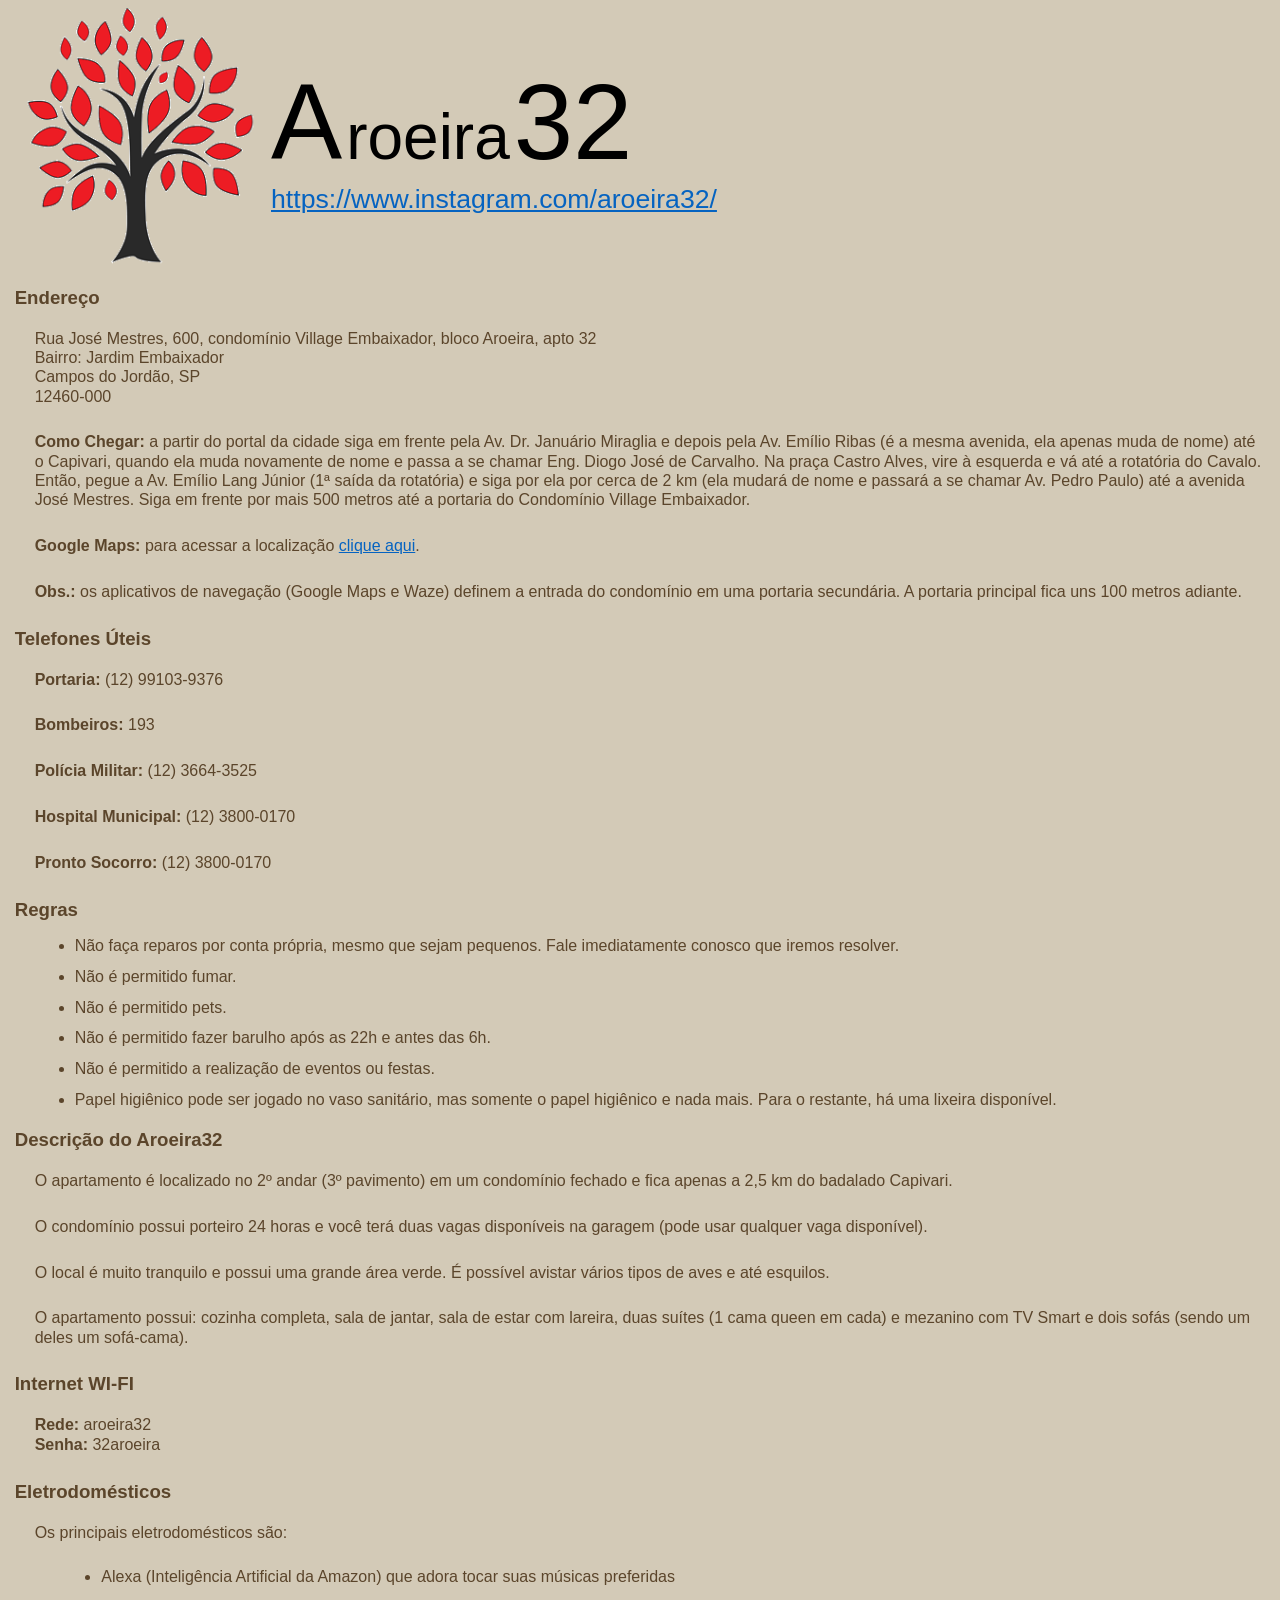
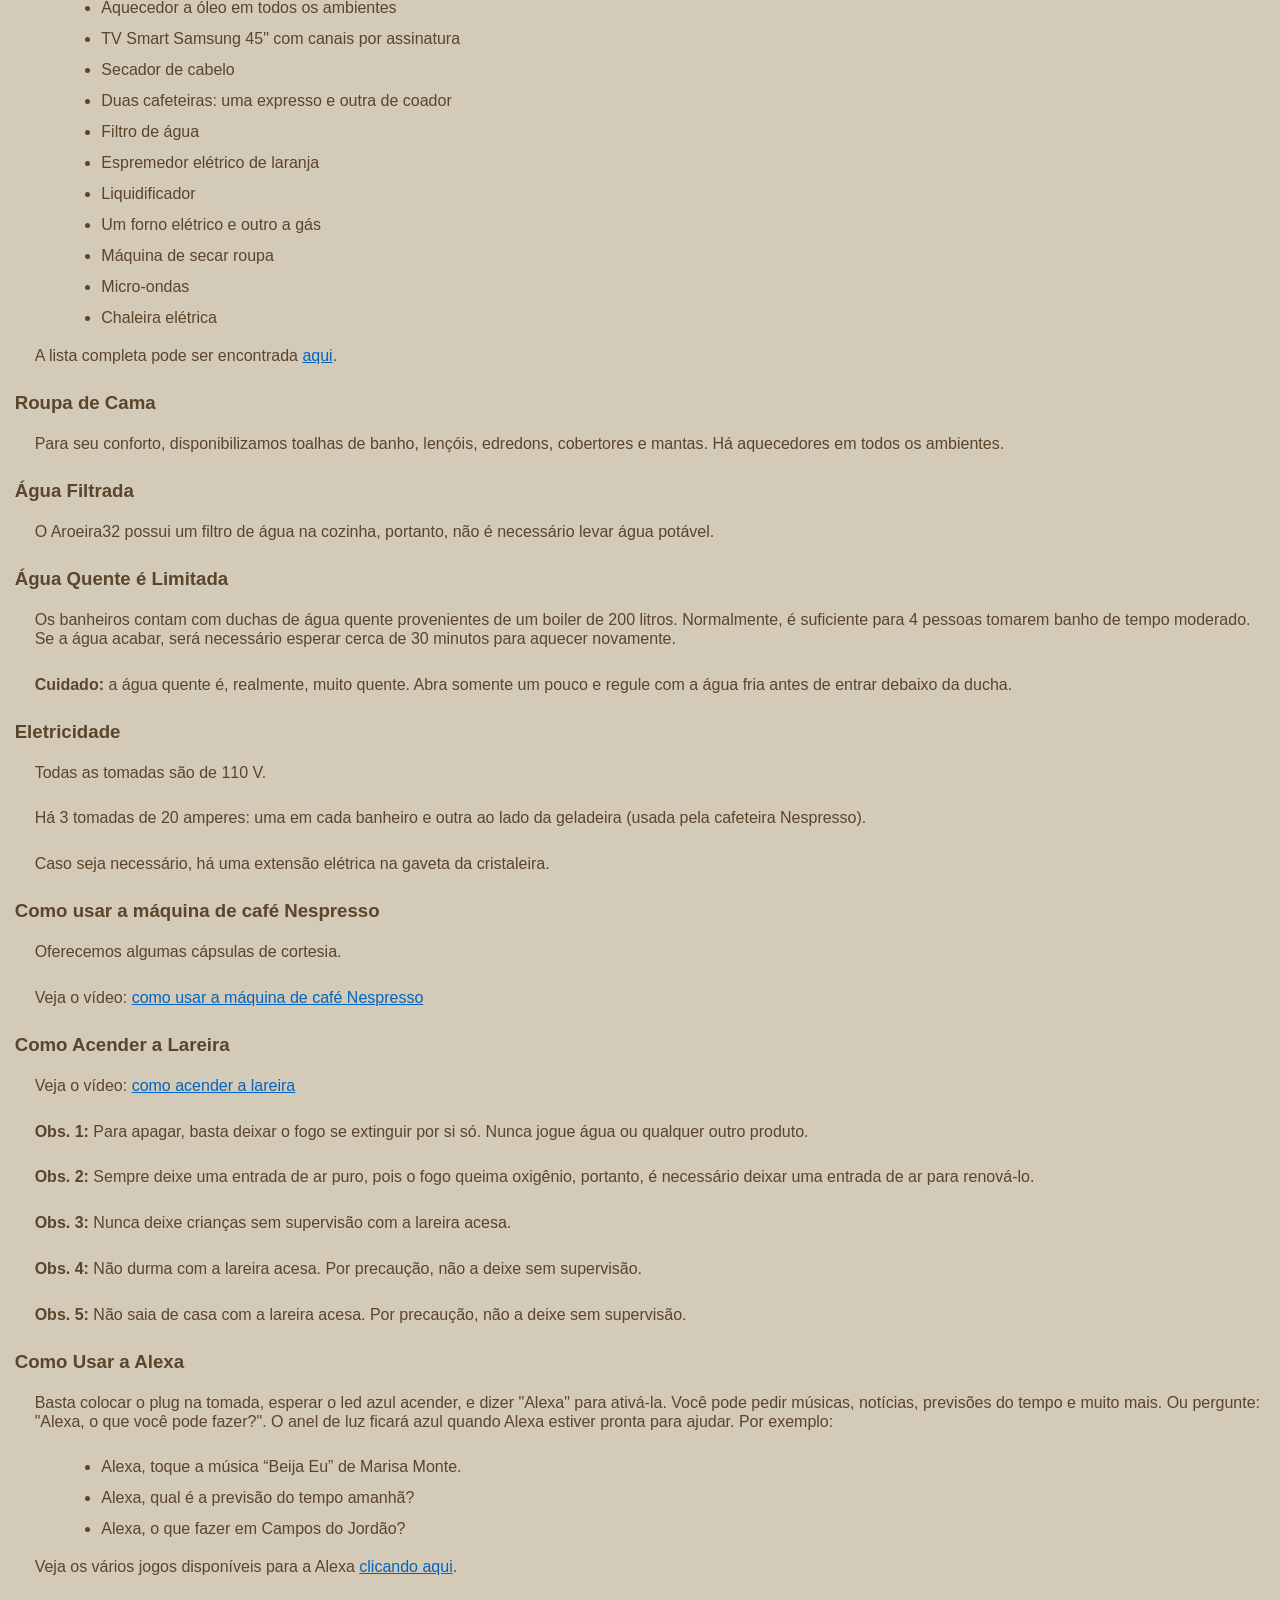
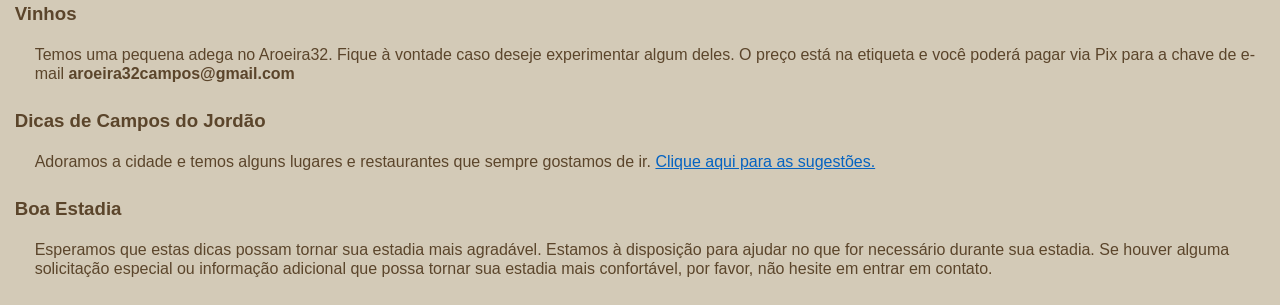
==== dicas_aroeira32.htm @ ce759129 "Add files via upload" ====
<!DOCTYPE html>
<html lang="pt-BR">
<head>
    <meta charset="UTF-8">
    <link rel="stylesheet" href="style.css">
    <link rel="icon" type="image/png" href="aroeira32_favicon.png">
    <title>Aroeira32</title>
</head>
<body bgcolor="#D3CAB7" link="#0563C1" vlink="#954F72">
    <table cellpadding="0" cellspacing="0" align="left">
        <tr>
            <td>
                <a style="text-decoration:none" href="https://www.instagram.com/aroeira32/">
                    <img width="239" height="259" src="aroeira32_arvore.png" align="left" hspace="12">
                </a>
            </td>
            <td>
                <a style="text-decoration:none" href="https://www.instagram.com/aroeira32/">
                    <span class="logo1">A</span>
                    <span class="logo2">roeira</span>
                    <span class="logo3">32</span>
                </a>
                <br>
                <span class="logo_link">
                    <a href="https://www.instagram.com/aroeira32/">https://www.instagram.com/aroeira32/</a>
                </span>
            </td>
        </tr>
    </table>

    <br clear="ALL">

    <h1>Endereço</h1>
    <p>
        Rua José Mestres, 600, condomínio Village Embaixador, bloco Aroeira, apto 32<br>
        Bairro: Jardim Embaixador<br>
        Campos do Jordão, SP<br>
        12460-000
    </p>
    <p>
        <b>Como Chegar:</b>
        a partir do portal da cidade siga em frente pela Av. Dr. Januário Miraglia e depois pela Av. Emílio Ribas (é a mesma avenida, ela apenas muda de nome) até o Capivari, quando ela muda novamente de nome e passa a se chamar Eng. Diogo José de Carvalho. Na praça Castro Alves, vire à esquerda e vá até a rotatória do Cavalo. Então, pegue a Av. Emílio Lang Júnior (1ª saída da rotatória) e siga por ela por cerca de 2 km (ela mudará de nome e passará a se chamar Av. Pedro Paulo) até a avenida José Mestres. Siga em frente por mais 500 metros até a portaria do Condomínio Village Embaixador.
    </p>
    <p><b>Google Maps:</b> para acessar a localização <a href="https://goo.gl/maps/5nrWv5VZCYxewKsDA">clique aqui</a>.</p>
    <p><b>Obs.:</b> os aplicativos de navegação (Google Maps e Waze) definem a entrada do condomínio em uma portaria secundária. A portaria principal fica uns 100 metros adiante.</p>

    <h1>Telefones Úteis</h1>
    <p><b>Portaria:</b> (12) 99103-9376</p>
    <p><b>Bombeiros:</b> 193</p>
    <p><b>Polícia Militar:</b> (12) 3664-3525</p>
    <p><b>Hospital Municipal:</b> (12) 3800-0170</p>
    <p><b>Pronto Socorro:</b> (12) 3800-0170</p>

    <h1>Regras</h1>
    <ul>
        <li>Não faça reparos por conta própria, mesmo que sejam pequenos. Fale imediatamente conosco que iremos resolver.</li>
        <li>Não é permitido fumar.</li>
        <li>Não é permitido pets.</li>
        <li>Não é permitido fazer barulho após as 22h e antes das 6h.</li>
        <li>Não é permitido a realização de eventos ou festas.</li>
        <li>Papel higiênico pode ser jogado no vaso sanitário, mas somente o papel higiênico e nada mais. Para o restante, há uma lixeira disponível.</li>
    </ul>

    <h1>Descrição do Aroeira32</h1>
    <p>O apartamento é localizado no 2º andar (3º pavimento) em um condomínio fechado e fica apenas a 2,5 km do badalado Capivari.</p>
    <p>O condomínio possui porteiro 24 horas e você terá duas vagas disponíveis na garagem (pode usar qualquer vaga disponível).</p>
    <p>O local é muito tranquilo e possui uma grande área verde. É possível avistar vários tipos de aves e até esquilos.</p>
    <p>O apartamento possui: cozinha completa, sala de jantar, sala de estar com lareira, duas suítes (1 cama queen em cada) e mezanino com TV Smart e dois sofás (sendo um deles um sofá-cama).</p>

    <h1>Internet WI-FI</h1>
    <p>
        <b>Rede:</b> aroeira32<br>
        <b>Senha:</b> 32aroeira<br>
    </p>

    <h1>Eletrodomésticos</h1>
    <p>Os principais eletrodomésticos são:</p>
    <div id="recuo">
        <ul>
            <li>Alexa (Inteligência Artificial da Amazon) que adora tocar suas músicas preferidas</li>
            <li>Aquecedor a óleo em todos os ambientes</li>
            <li>TV Smart Samsung 45" com canais por assinatura</li>
            <li>Secador de cabelo</li>
            <li>Duas cafeteiras: uma expresso e outra de coador</li>
            <li>Filtro de água</li>
            <li>Espremedor elétrico de laranja</li>
            <li>Liquidificador</li>
            <li>Um forno elétrico e outro a gás</li>
            <li>Máquina de secar roupa</li>
            <li>Micro-ondas</li>
            <li>Chaleira elétrica</li>
        </ul>
    </div>
    <p>A lista completa pode ser encontrada <a href="inventario_aroeira32.pdf">aqui</a>.</p>

    <h1>Roupa de Cama</h1>
    <p>Para seu conforto, disponibilizamos toalhas de banho, lençóis, edredons, cobertores e mantas. Há aquecedores em todos os ambientes.</p>

    <h1>Água Filtrada</h1>
    <p>O Aroeira32 possui um filtro de água na cozinha, portanto, não é necessário levar água potável.</p>

    <h1>Água Quente é Limitada</h1>
    <p>Os banheiros contam com duchas de água quente provenientes de um boiler de 200 litros. Normalmente, é suficiente para 4 pessoas tomarem banho de 
    tempo moderado. Se a água acabar, será necessário esperar cerca de 30 minutos para aquecer novamente.</p>
    <p><b>Cuidado:</b> a água quente é, realmente, muito quente. Abra somente um pouco e regule com a água fria antes de entrar debaixo da ducha.</p>

    <h1>Eletricidade</h1>
    <p>Todas as tomadas são de 110 V.</p>
    <p>Há 3 tomadas de 20 amperes: uma em cada banheiro e outra ao lado da geladeira (usada pela cafeteira Nespresso).</p>
    <p>Caso seja necessário, há uma extensão elétrica na gaveta da cristaleira.</p>

    <h1>Como usar a máquina de café Nespresso</h1>
    <p>Oferecemos algumas cápsulas de cortesia.</p>
    <p>Veja o vídeo: <a href="https://drive.google.com/file/d/1NXzuYnMRscYgfhBAz2Frh5opPKoRng4N/view?usp=sharing">como usar a máquina de café Nespresso</a></p>

    <h1>Como Acender a Lareira</h1>
    <p>Veja o vídeo: <a href="https://drive.google.com/file/d/14t77gQv0y1vZkXPl-T_jBURpWGUUC1NO/view?usp=sharing">como acender a lareira</a></p>
    <p><b>Obs. 1:</b> Para apagar, basta deixar o fogo se extinguir por si só. Nunca jogue água ou qualquer outro produto.</p>
    <p><b>Obs. 2:</b> Sempre deixe uma entrada de ar puro, pois o fogo queima oxigênio, portanto, é necessário deixar uma entrada de ar para renová-lo.</p>
    <p><b>Obs. 3:</b> Nunca deixe crianças sem supervisão com a lareira acesa.</p>
    <p><b>Obs. 4:</b> Não durma com a lareira acesa. Por precaução, não a deixe sem supervisão.</p>
    <p><b>Obs. 5:</b> Não saia de casa com a lareira acesa. Por precaução, não a deixe sem supervisão.</p>

    <h1>Como Usar a Alexa</h1>
    <p>Basta colocar o plug na tomada, esperar o led azul acender, e dizer "Alexa" para ativá-la. Você pode pedir músicas, notícias, previsões do tempo e muito mais. Ou pergunte: "Alexa, o que você pode fazer?". O anel de luz ficará azul quando Alexa estiver pronta para ajudar. Por exemplo:</p>
    <div id="recuo">
        <ul>
            <li>Alexa, toque a música “Beija Eu” de Marisa Monte.</li>
            <li>Alexa, qual é a previsão do tempo amanhã?</li>
            <li>Alexa, o que fazer em Campos do Jordão?</li>
        </ul>
    </div>
    <p>Veja os vários jogos disponíveis para a Alexa <a href="https://www.uol.com.br/tilt/noticias/redacao/2021/08/26/jogos-para-alexa.htm">clicando aqui</a>.</p>

    <h1>Vinhos</h1>
    <p>Temos uma pequena adega no Aroeira32. Fique à vontade caso deseje experimentar algum deles. O preço está na etiqueta e você poderá pagar via Pix para a chave de e-mail <b>aroeira32campos@gmail.com</b></p>

    <h1>Dicas de Campos do Jordão</h1>
    <p>Adoramos a cidade e temos alguns lugares e restaurantes que sempre gostamos de ir. <a href="https://nlpvtzz.github.io/aroeira32/dicas_campos.htm">Clique aqui para as sugestões.</a></p>

    <h1>Boa Estadia</h1>
    <p>
        Esperamos que estas dicas possam tornar sua estadia mais agradável.
        Estamos à disposição para ajudar no que for necessário durante sua estadia. Se houver alguma solicitação especial ou informação adicional que possa tornar sua estadia mais confortável, por favor, não hesite em entrar em contato.
    </p>
</body>
</html>
---- style.css ----
h1 {
    color: #5B452B;
    margin: 15pt 5pt 10pt 5pt;
    font-size: 14pt;
    font-family: "Gill Sans Nova", sans-serif;
}

p {
    color: #5B452B;
    margin: 15pt 5pt 20pt 20pt;
    font-size: 12pt;
    line-height: 120%;
    font-family: "Calibri", sans-serif;
}

li {
    color: #5B452B;
    margin: 5pt 5pt 10pt 20pt;
    font-size: 12pt;
    line-height: 110%;
    font-family: "Calibri", sans-serif;
}

#recuo {
    color: #5B452B;
    margin: 5pt 5pt 10pt 20pt;
    font-size: 12pt;
    font-family: "Calibri", sans-serif;
}

.logo1 {
    color: #000000;
    margin: 0;
    font-size: 80pt;
    font-family: "Gill Sans Nova", sans-serif;
}

.logo2 {
    color: #000000;
    margin: 0;
    font-size: 48pt;
    font-family: "Gill Sans Nova", sans-serif;
}

.logo3 {
    color: #000000;
    margin: 0;
    font-size: 80pt;
    font-family: "Gill Sans Nova", sans-serif;
}

.logo_link {
    color: #000000;
    margin: 0;
    font-size: 20pt;
    font-family: "Gill Sans Nova", sans-serif;
}
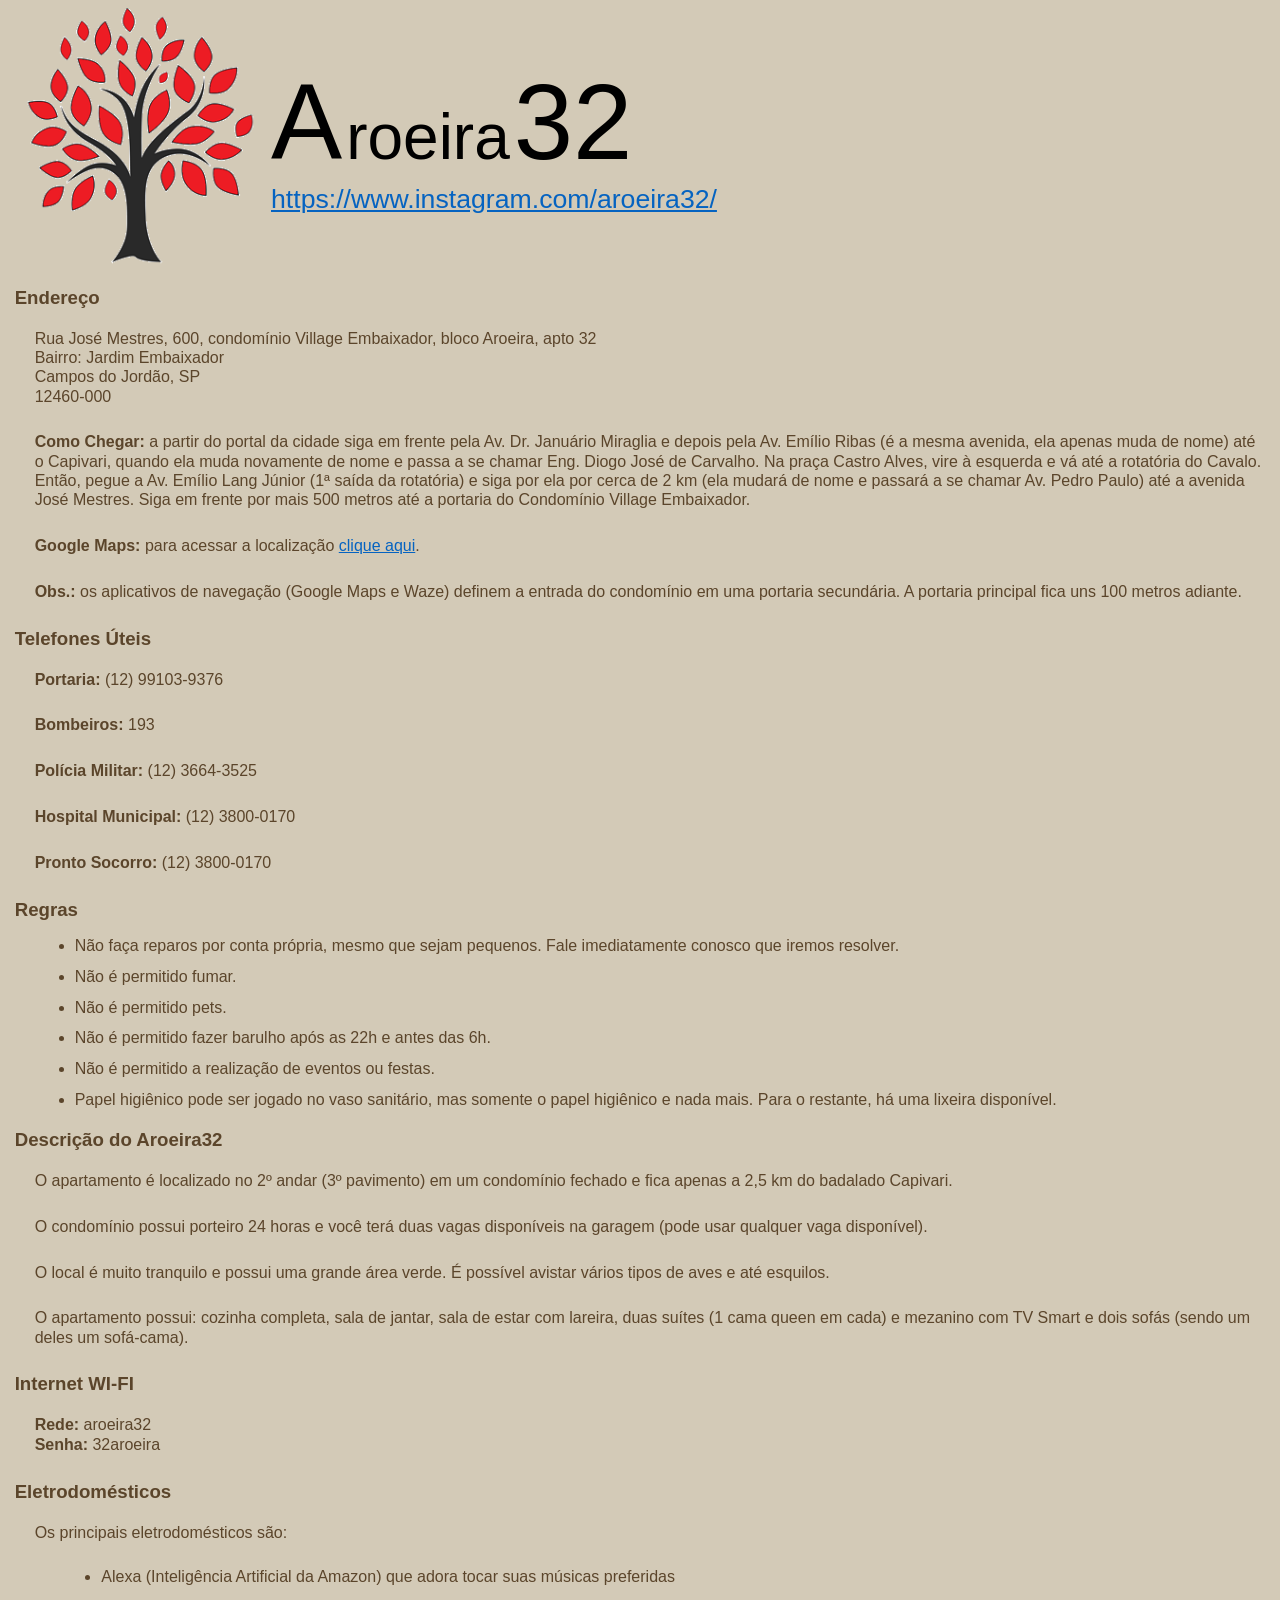
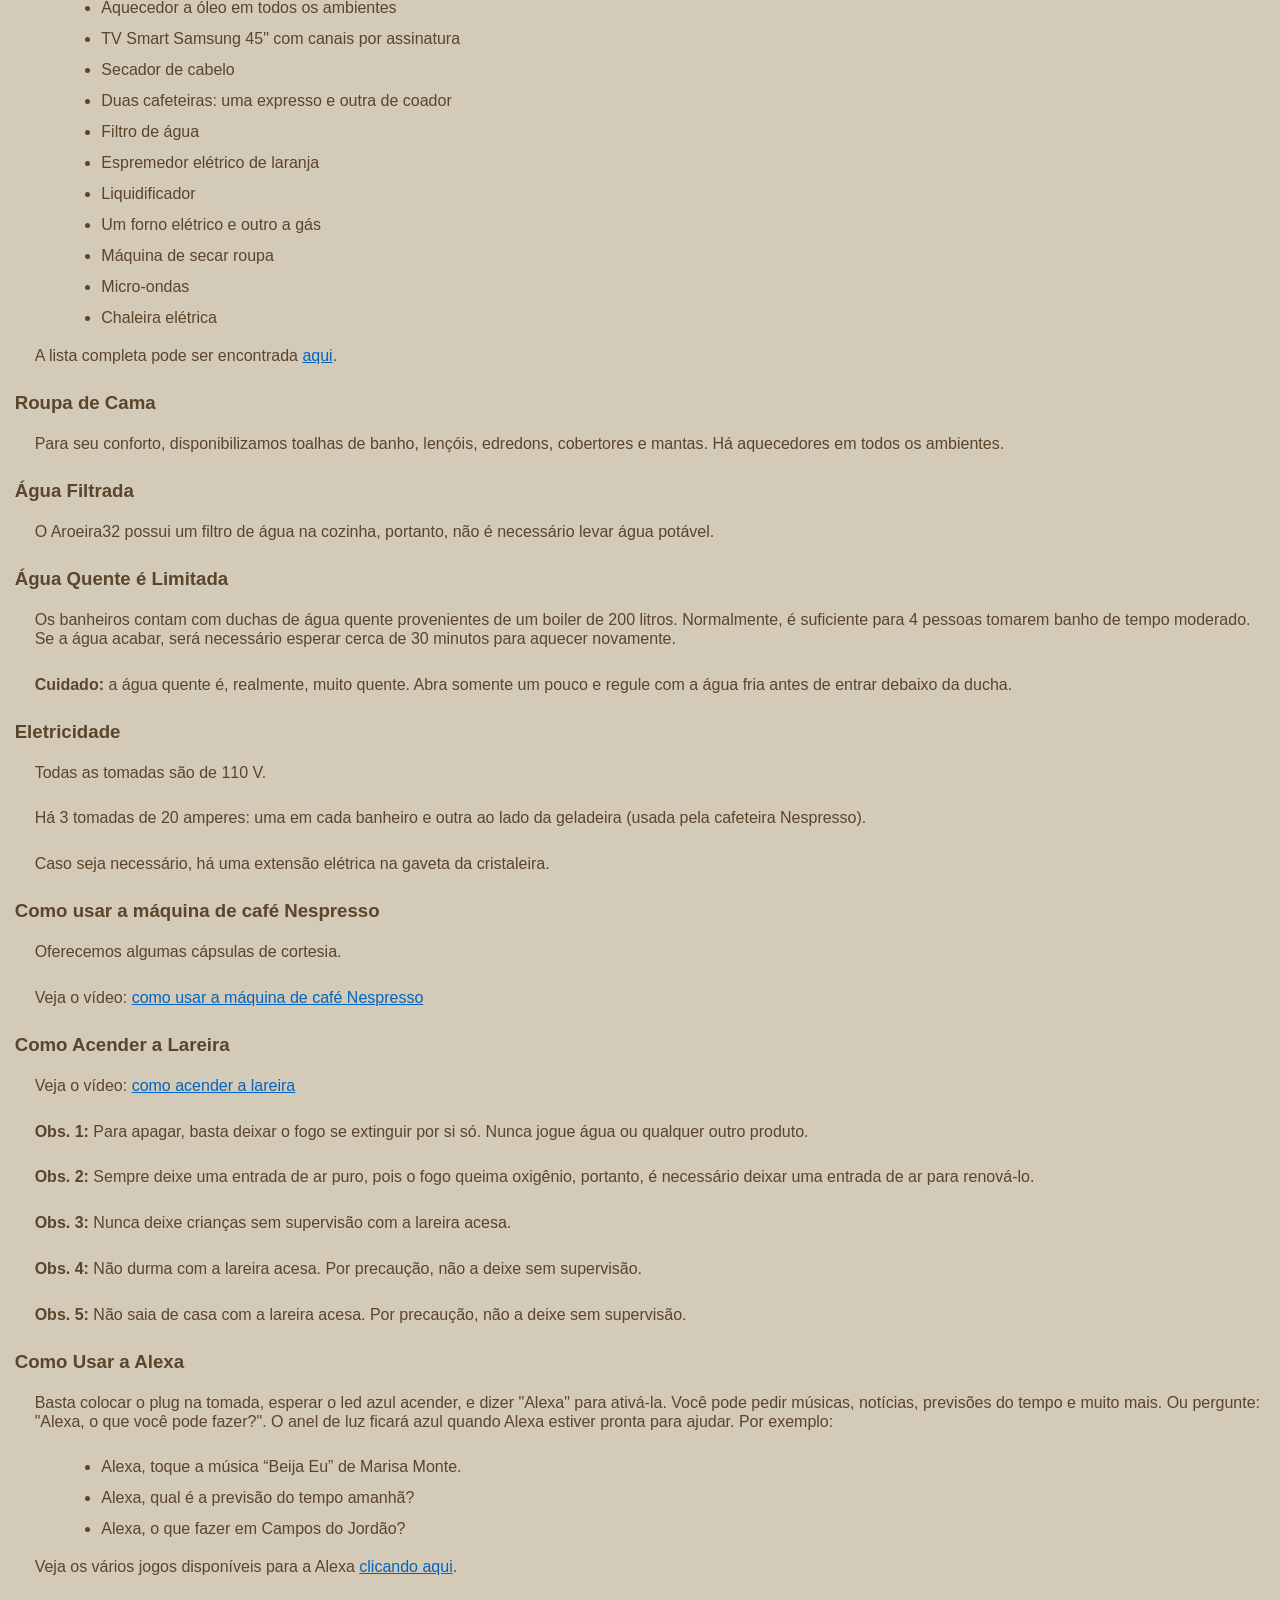
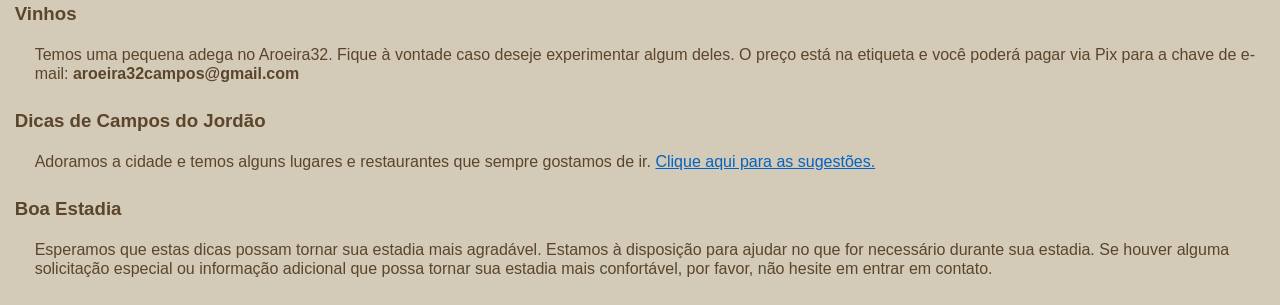
==== commit 6f31c32f: "Add files via upload" ====
--- a/dicas_aroeira32.htm
+++ b/dicas_aroeira32.htm
@@ -133,7 +133,8 @@
     <p>Veja os vários jogos disponíveis para a Alexa <a href="https://www.uol.com.br/tilt/noticias/redacao/2021/08/26/jogos-para-alexa.htm">clicando aqui</a>.</p>
 
     <h1>Vinhos</h1>
-    <p>Temos uma pequena adega no Aroeira32. Fique à vontade caso deseje experimentar algum deles. O preço está na etiqueta e você poderá pagar via Pix para a chave de e-mail <b>aroeira32campos@gmail.com</b></p>
+    <p>Temos uma pequena adega no Aroeira32. Fique à vontade caso deseje experimentar algum deles. O preço está na etiqueta e você poderá pagar via 
+    Pix para a chave de e-mail: <b>aroeira32campos@gmail.com</b></p>
 
     <h1>Dicas de Campos do Jordão</h1>
     <p>Adoramos a cidade e temos alguns lugares e restaurantes que sempre gostamos de ir. <a href="https://nlpvtzz.github.io/aroeira32/dicas_campos.htm">Clique aqui para as sugestões.</a></p>
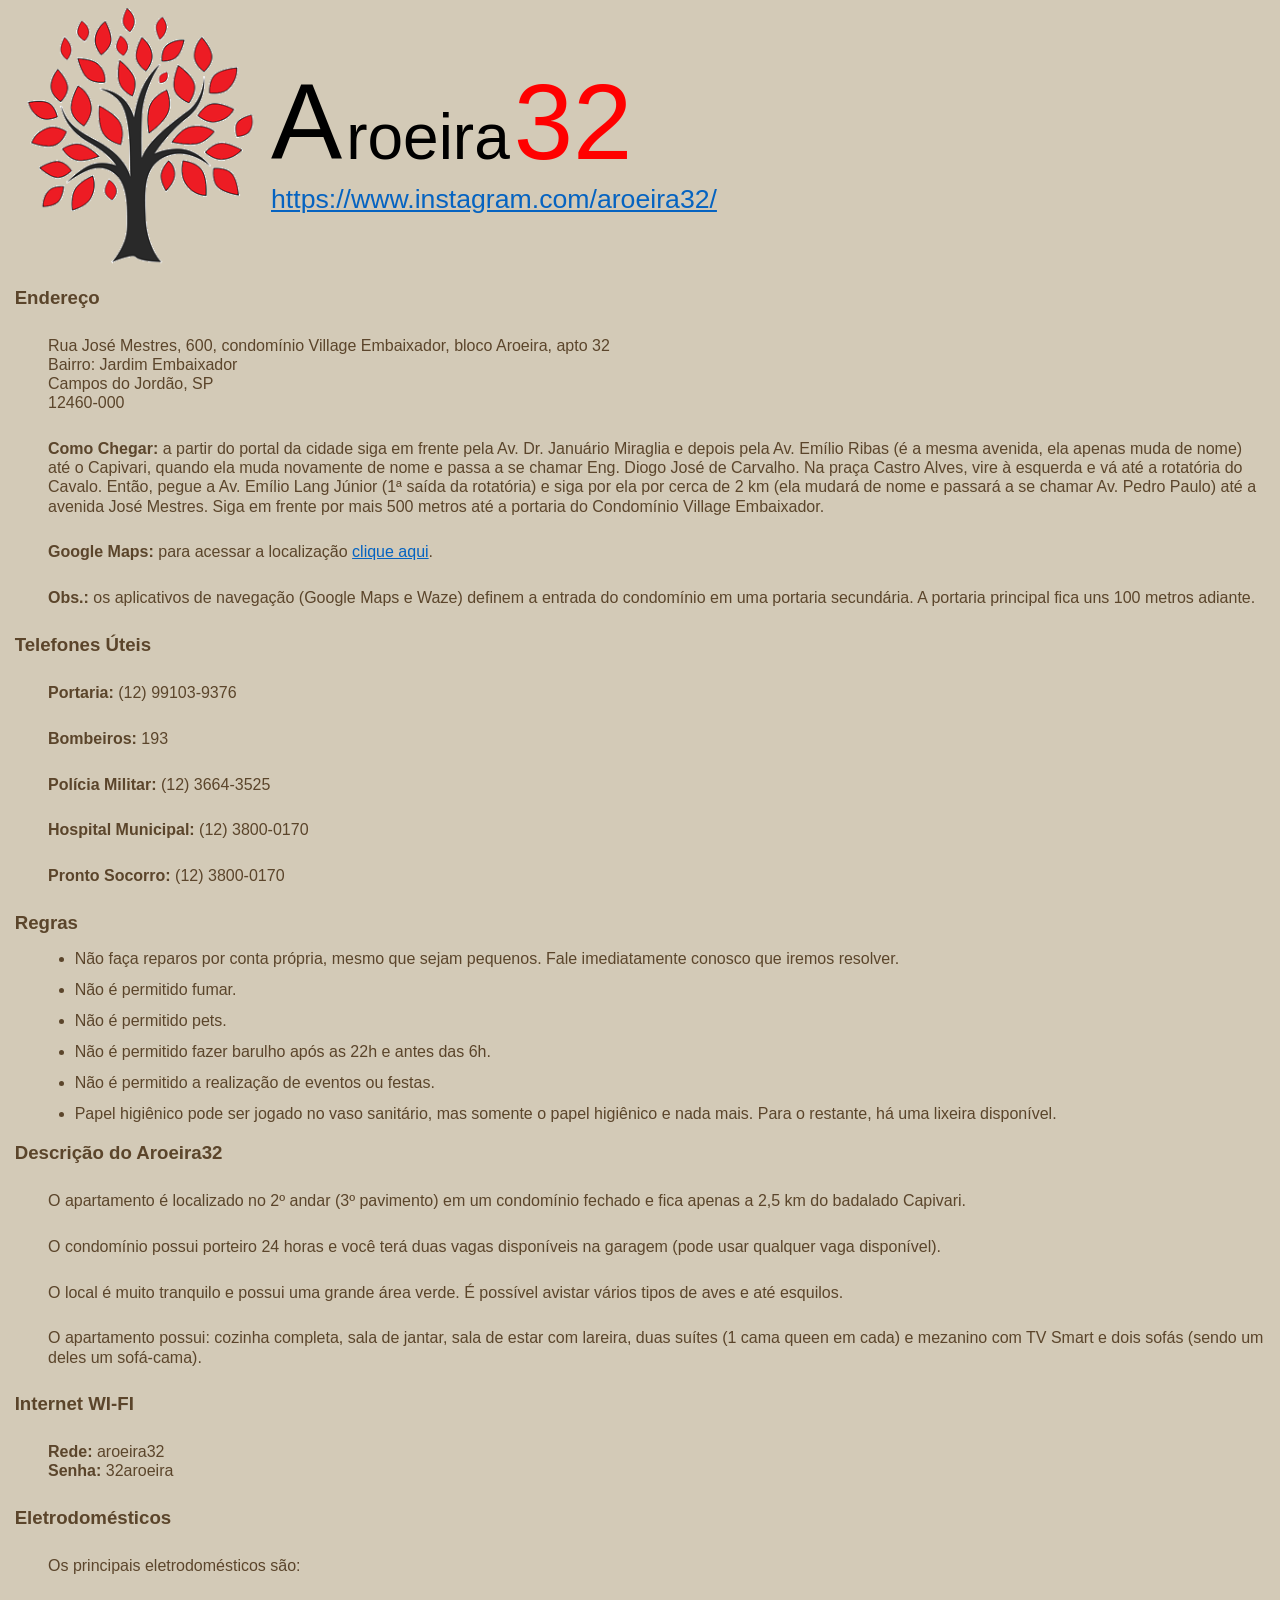
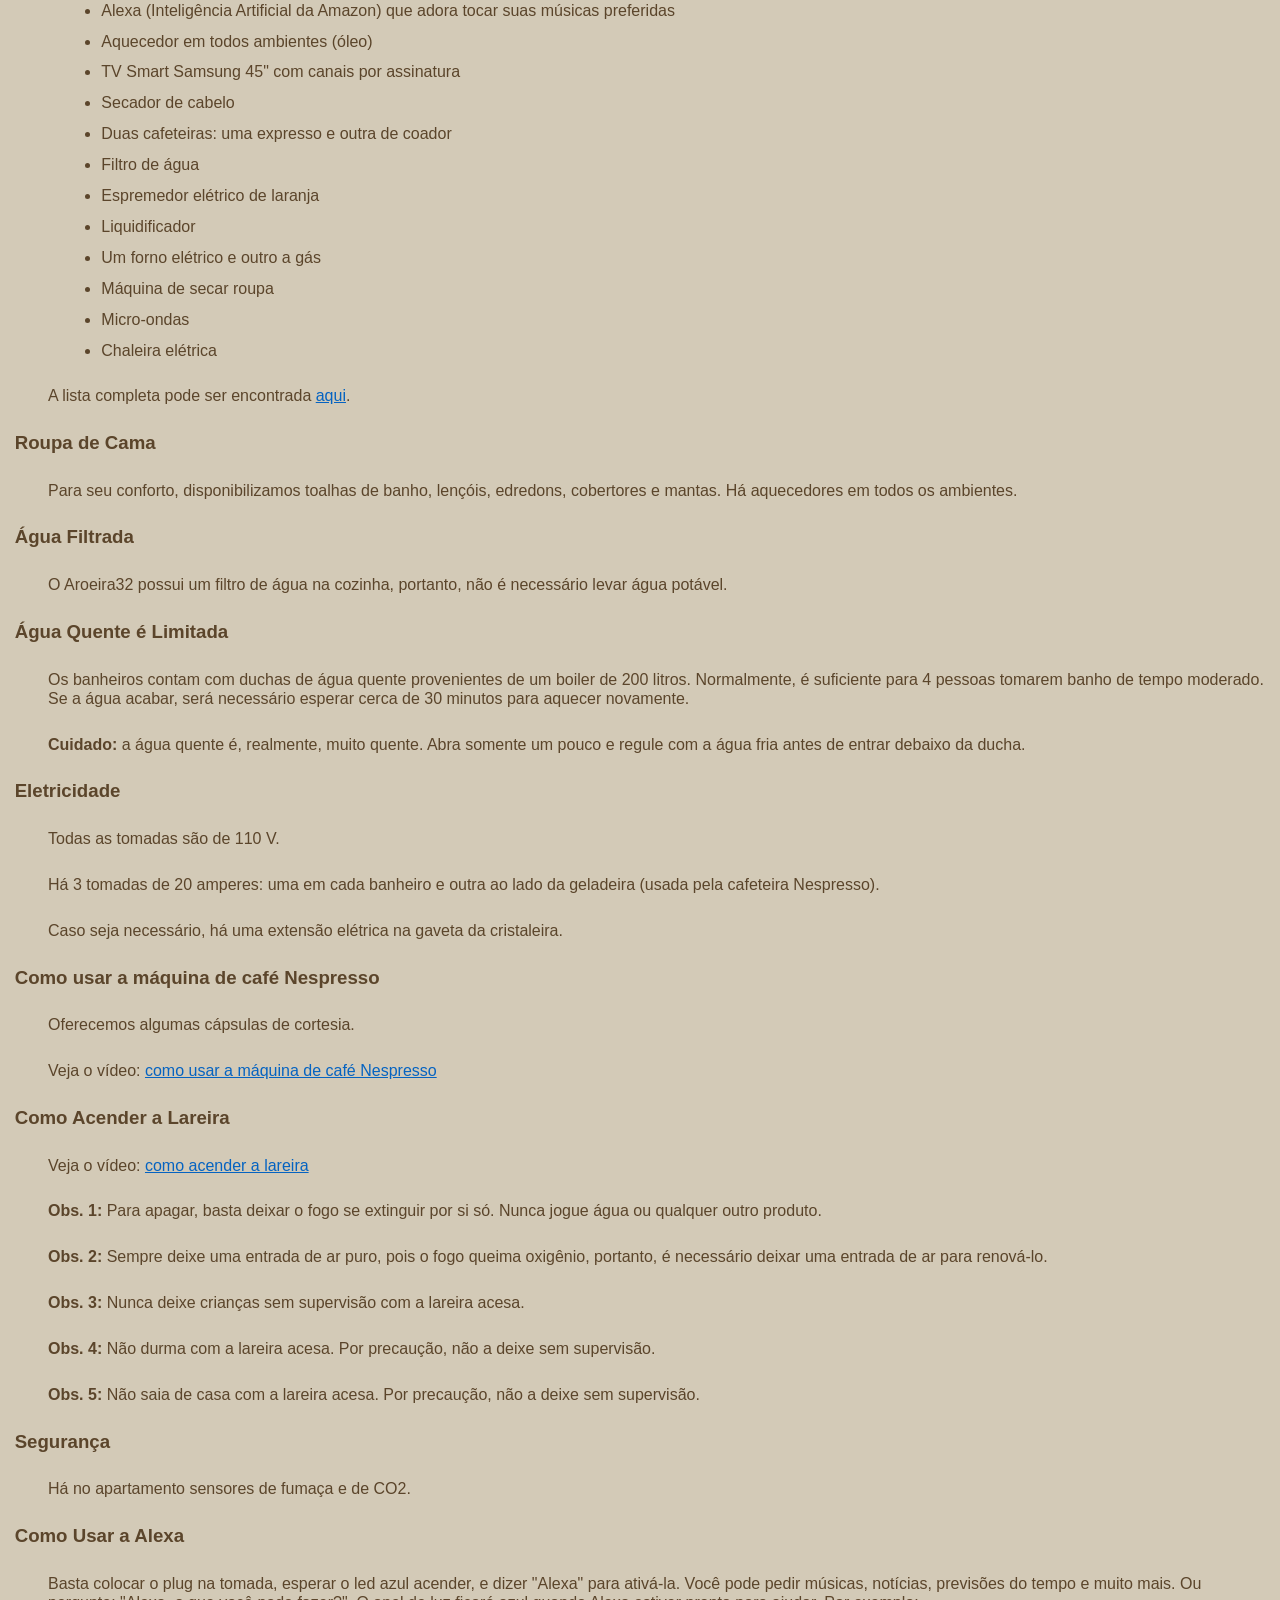
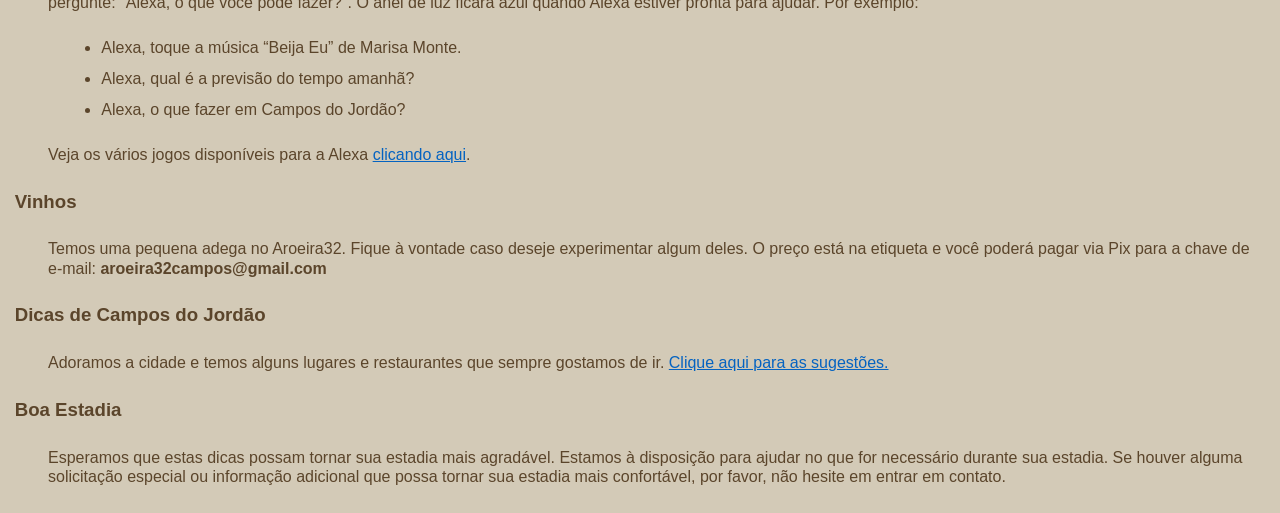
==== commit c83d73a2: "Add files via upload" ====
--- a/dicas_aroeira32.htm
+++ b/dicas_aroeira32.htm
@@ -78,7 +78,7 @@
     <div id="recuo">
         <ul>
             <li>Alexa (Inteligência Artificial da Amazon) que adora tocar suas músicas preferidas</li>
-            <li>Aquecedor a óleo em todos os ambientes</li>
+            <li>Aquecedor em todos ambientes (óleo)</li>
             <li>TV Smart Samsung 45" com canais por assinatura</li>
             <li>Secador de cabelo</li>
             <li>Duas cafeteiras: uma expresso e outra de coador</li>
@@ -121,6 +121,9 @@
     <p><b>Obs. 4:</b> Não durma com a lareira acesa. Por precaução, não a deixe sem supervisão.</p>
     <p><b>Obs. 5:</b> Não saia de casa com a lareira acesa. Por precaução, não a deixe sem supervisão.</p>
 
+    <h1>Segurança</h1>
+	<p>Há no apartamento sensores de fumaça e de CO2.</p>
+	
     <h1>Como Usar a Alexa</h1>
     <p>Basta colocar o plug na tomada, esperar o led azul acender, e dizer "Alexa" para ativá-la. Você pode pedir músicas, notícias, previsões do tempo e muito mais. Ou pergunte: "Alexa, o que você pode fazer?". O anel de luz ficará azul quando Alexa estiver pronta para ajudar. Por exemplo:</p>
     <div id="recuo">
--- a/style.css
+++ b/style.css
@@ -7,7 +7,7 @@
 
 p {
     color: #5B452B;
-    margin: 15pt 5pt 20pt 20pt;
+    margin: 20pt 5pt 20pt 30pt;
     font-size: 12pt;
     line-height: 120%;
     font-family: "Calibri", sans-serif;
@@ -43,7 +43,7 @@
 }
 
 .logo3 {
-    color: #000000;
+    color: #FF0000;
     margin: 0;
     font-size: 80pt;
     font-family: "Gill Sans Nova", sans-serif;
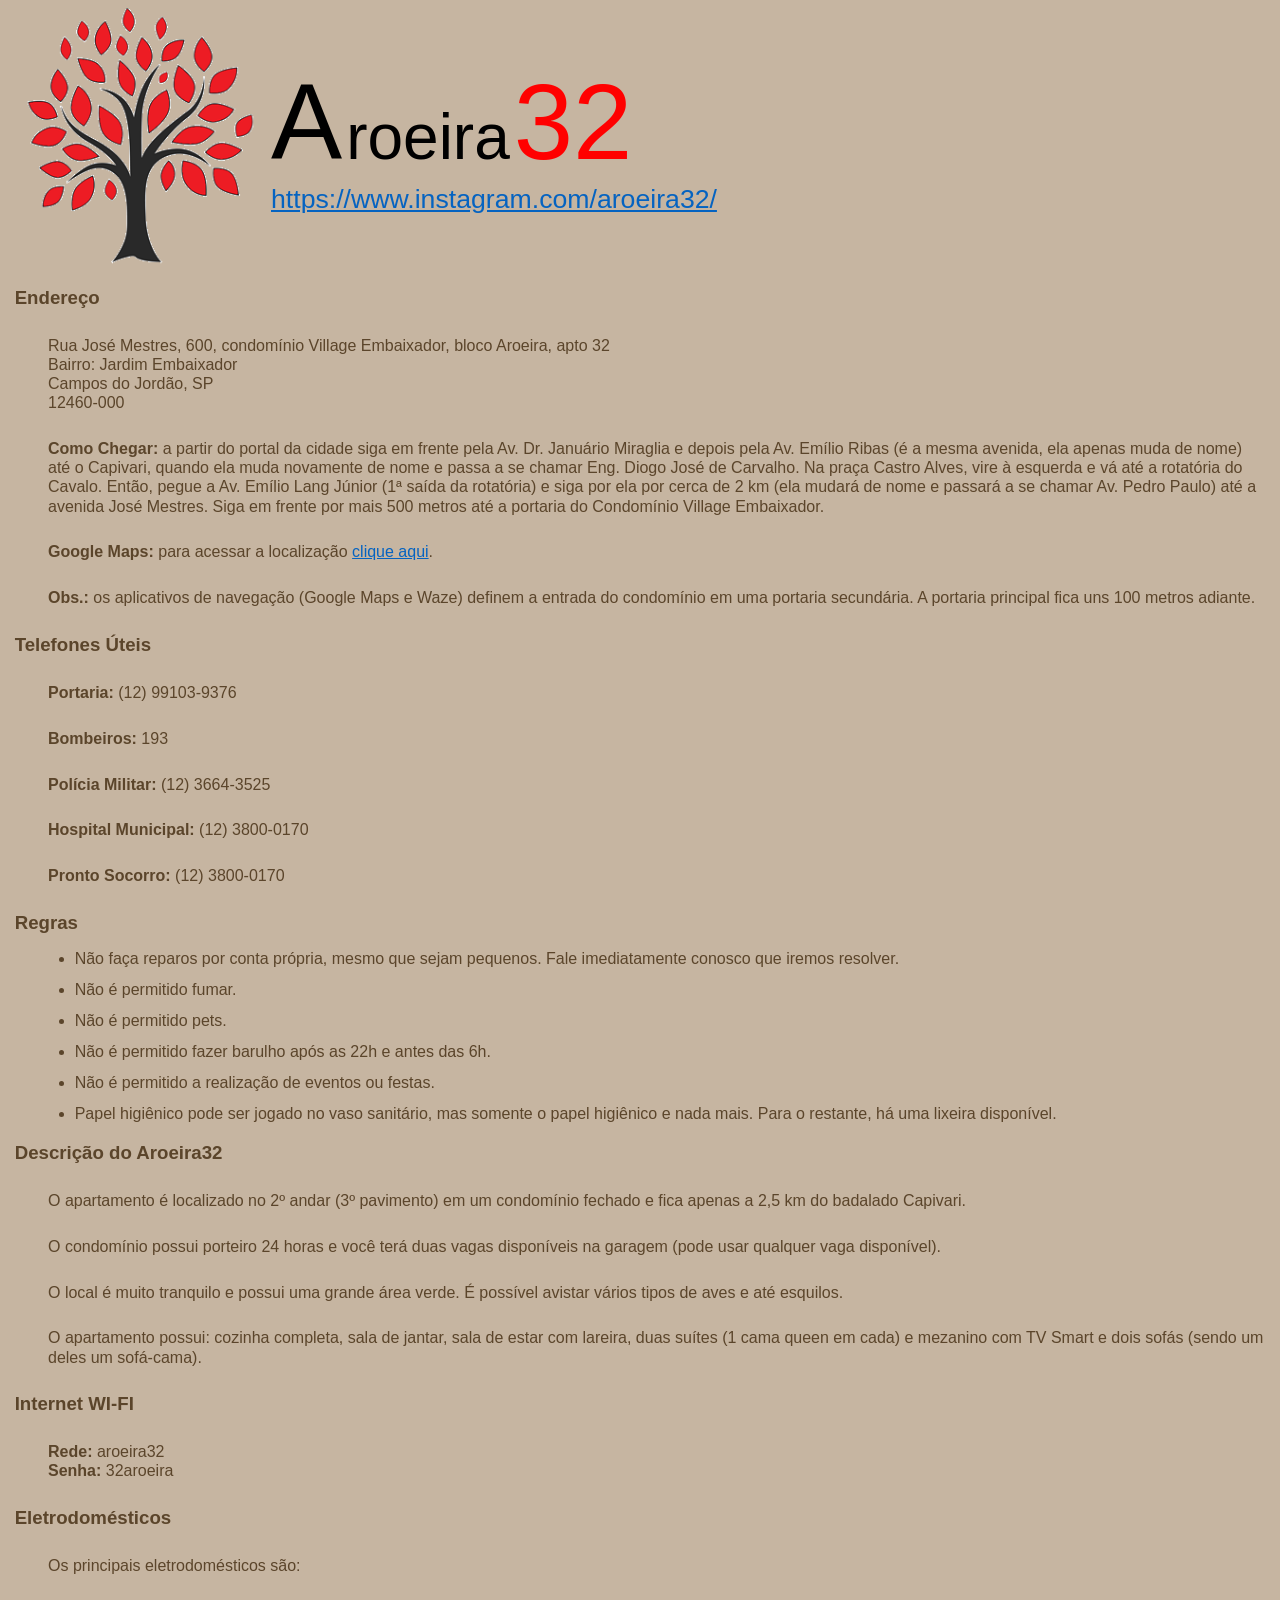
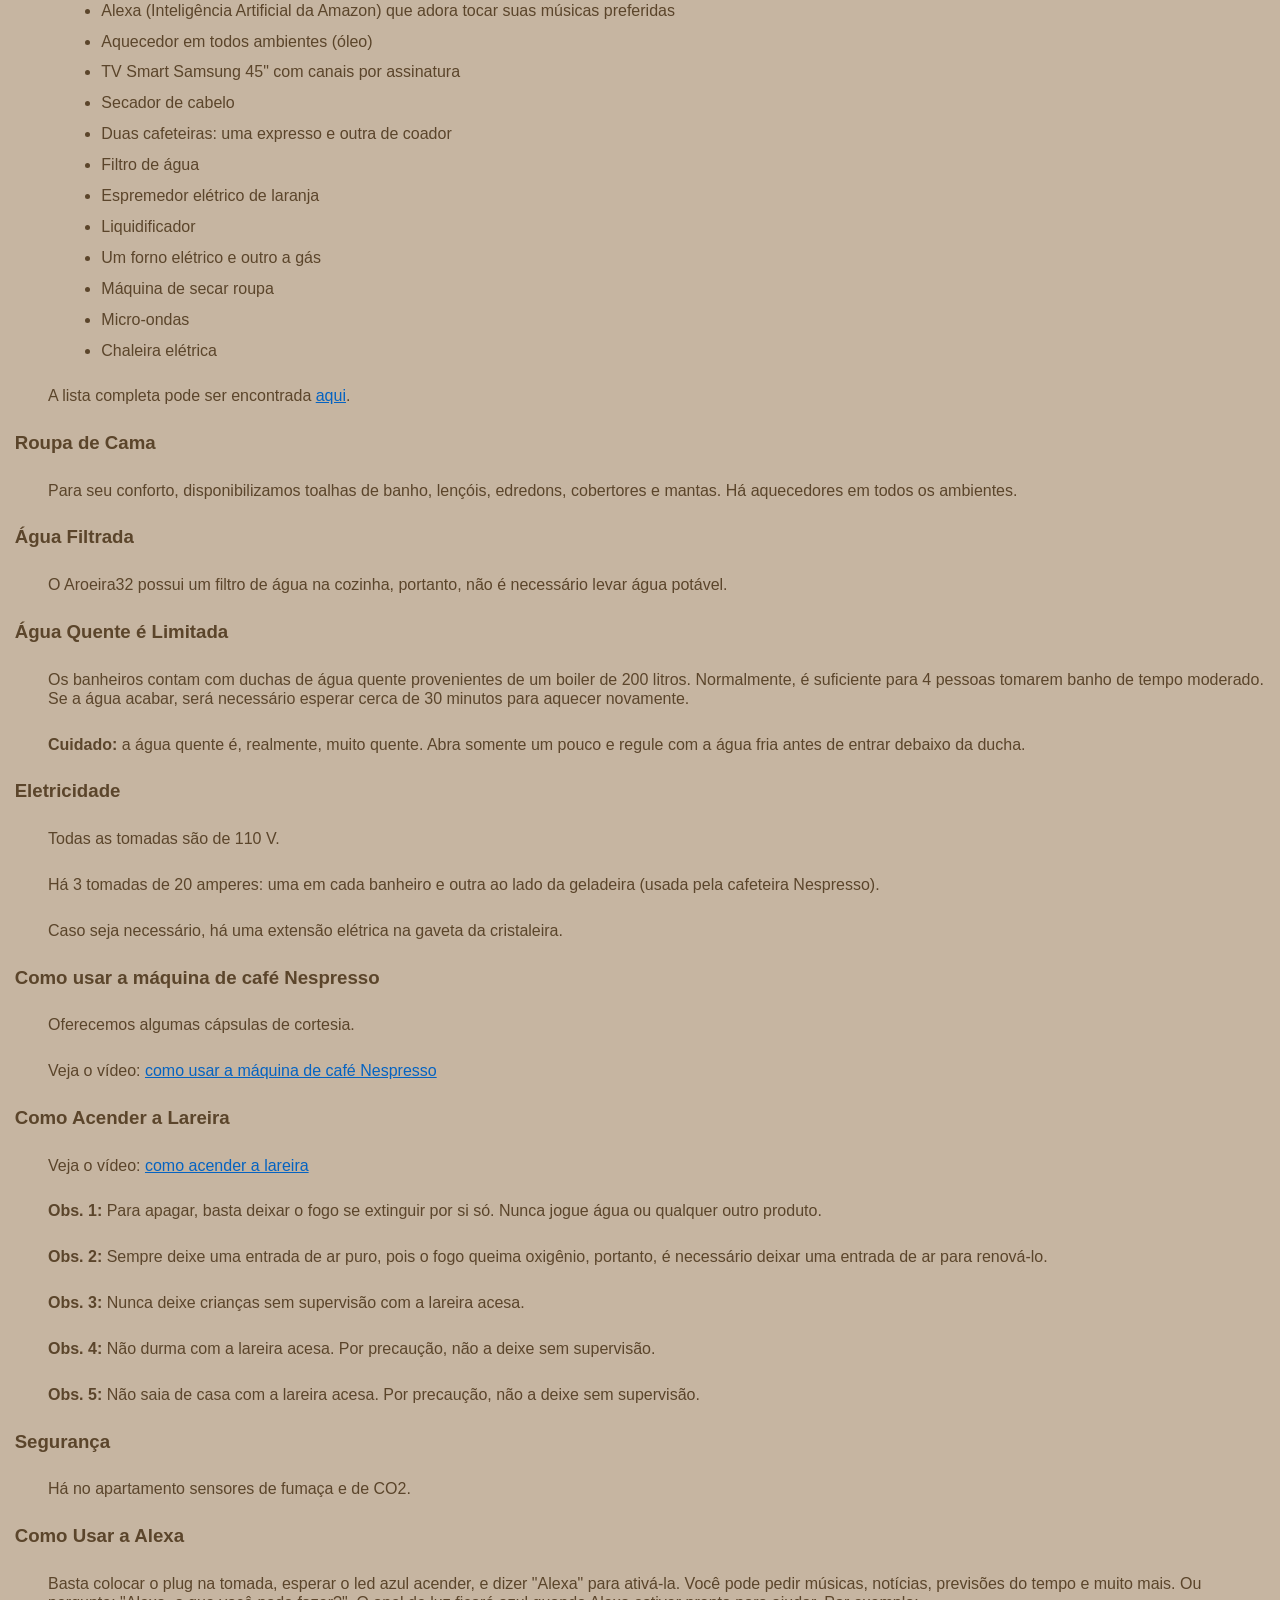
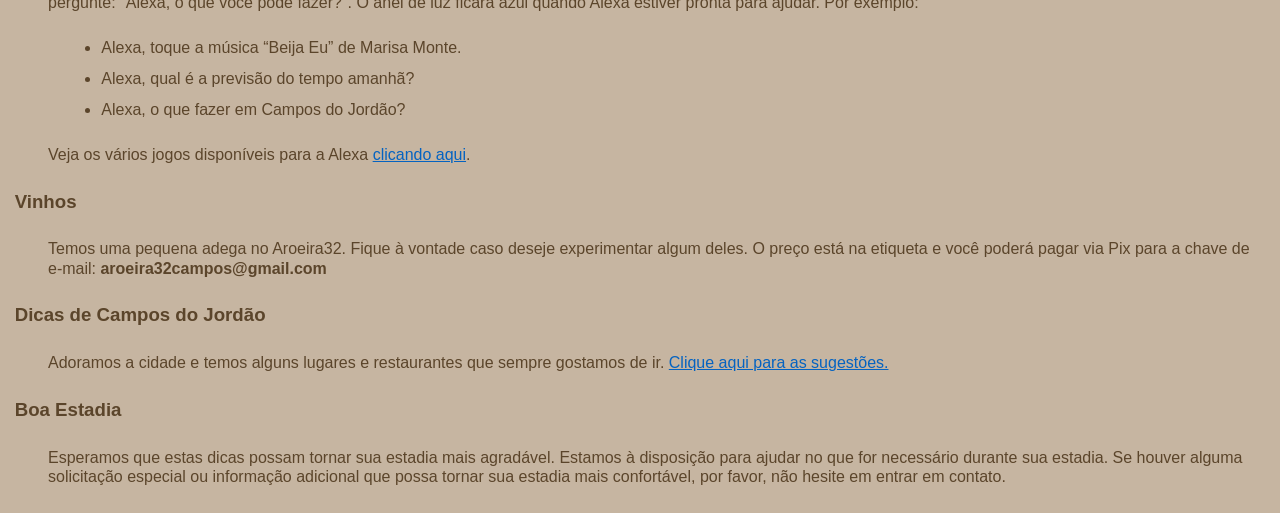
==== commit 41fc4458: "Add files via upload" ====
--- a/dicas_aroeira32.htm
+++ b/dicas_aroeira32.htm
@@ -6,7 +6,7 @@
     <link rel="icon" type="image/png" href="aroeira32_favicon.png">
     <title>Aroeira32</title>
 </head>
-<body bgcolor="#D3CAB7" link="#0563C1" vlink="#954F72">
+<body bgcolor="#C6B5A1" link="#0563C1" vlink="#954F72">
     <table cellpadding="0" cellspacing="0" align="left">
         <tr>
             <td>
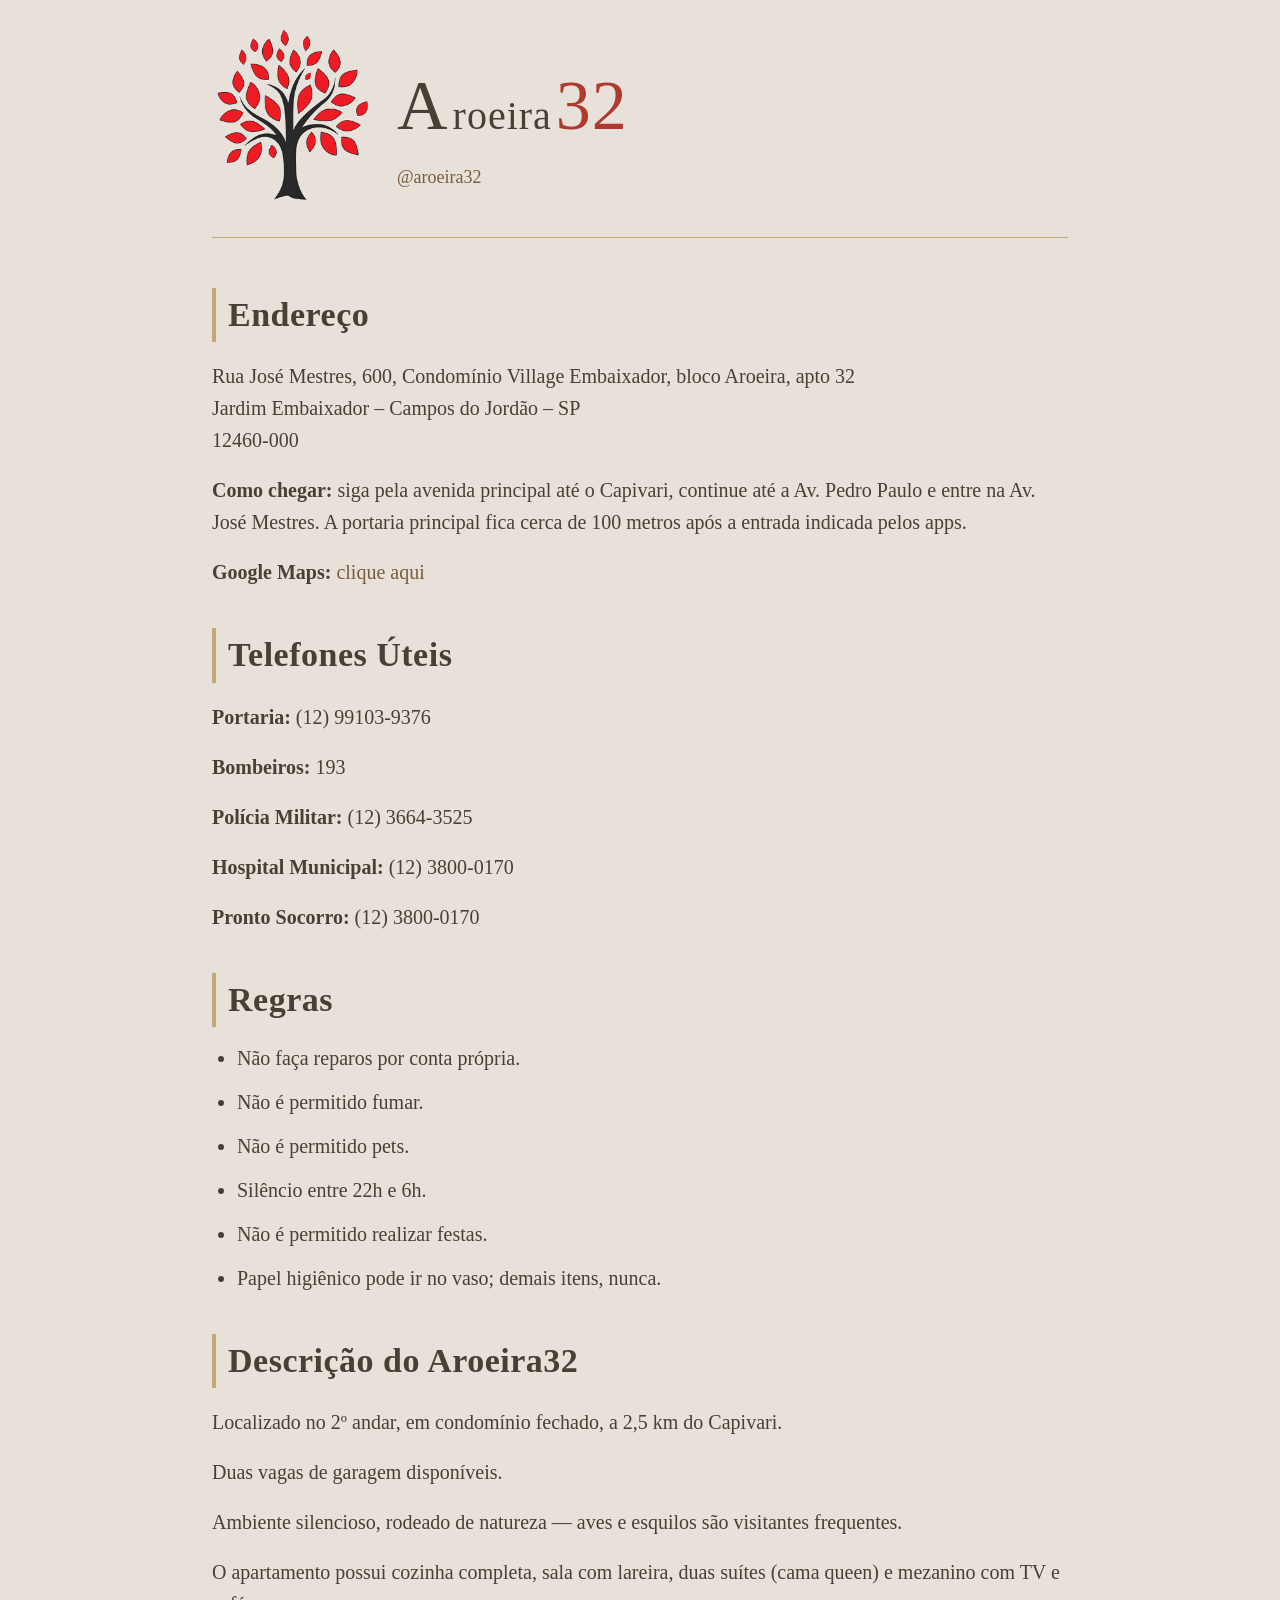
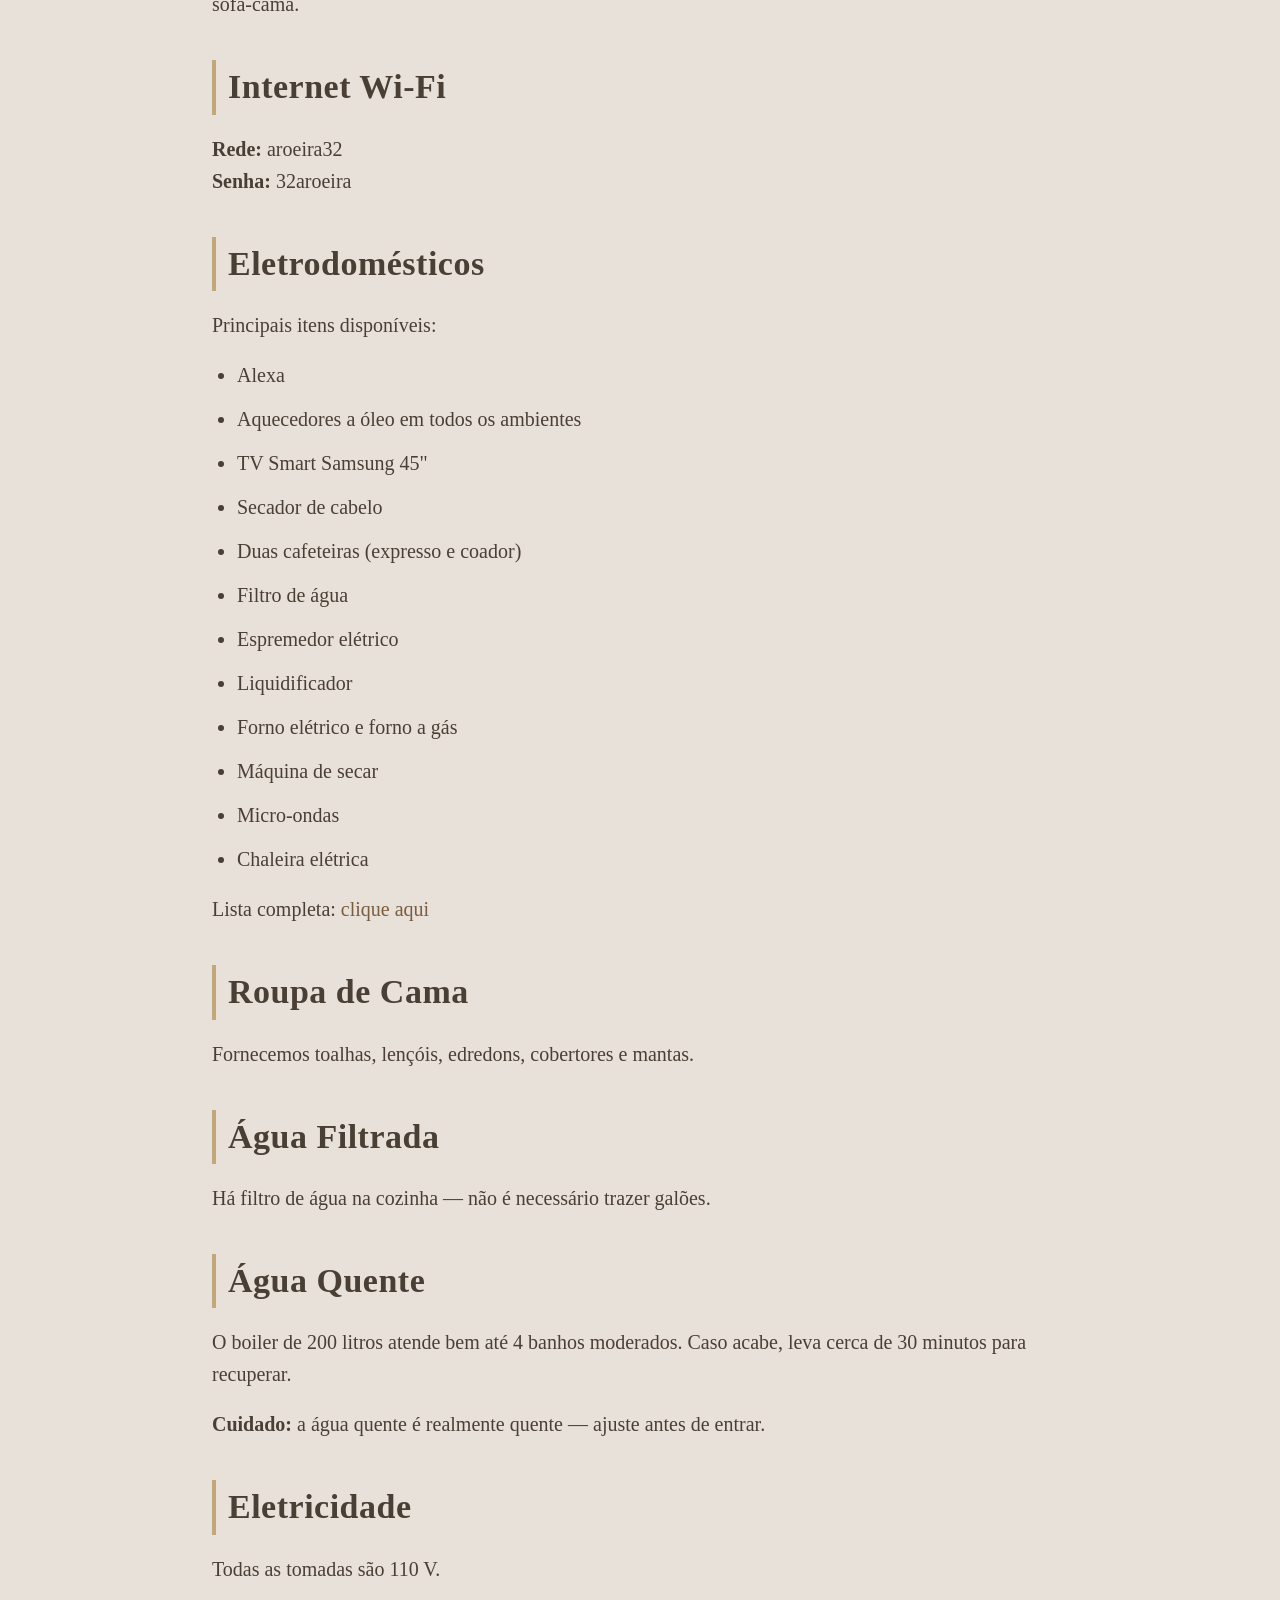
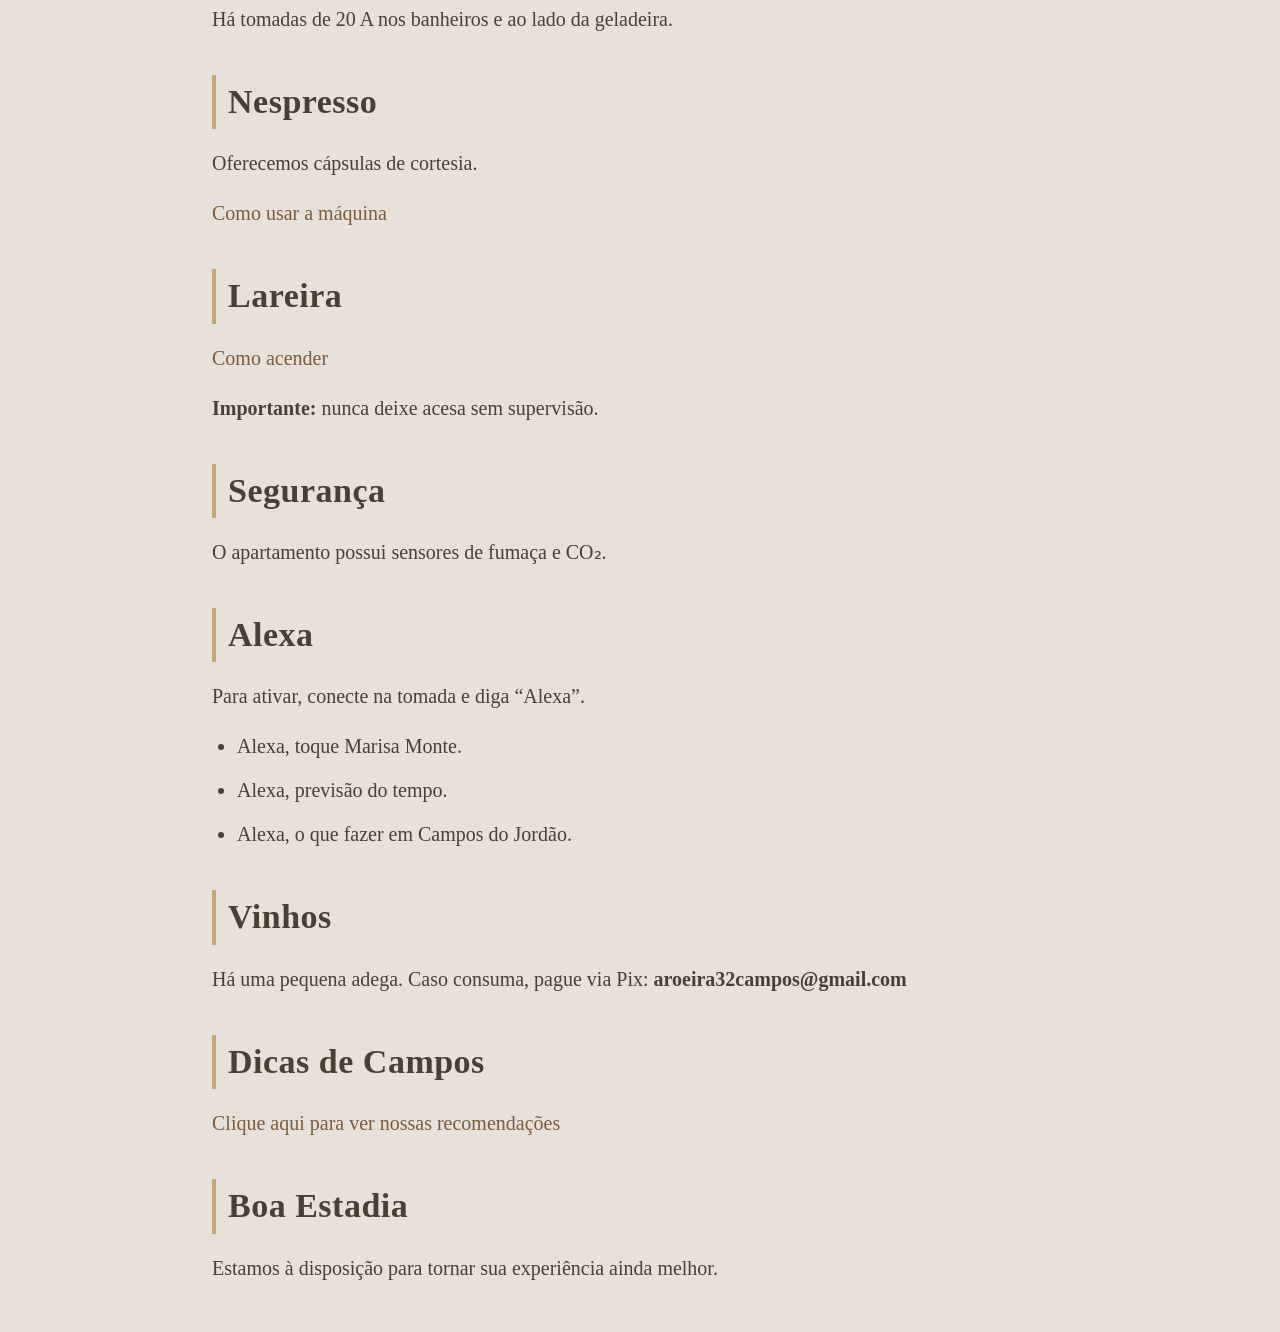
==== commit 39ab3d96: "Add files via upload" ====
--- a/dicas_aroeira32.htm
+++ b/dicas_aroeira32.htm
@@ -2,150 +2,133 @@
 <html lang="pt-BR">
 <head>
     <meta charset="UTF-8">
-    <link rel="stylesheet" href="style.css">
-    <link rel="icon" type="image/png" href="aroeira32_favicon.png">
-    <title>Aroeira32</title>
+    <meta name="viewport" content="width=device-width, initial-scale=1.0">
+
+    <link rel="stylesheet" href="css/style.css">
+    <link rel="icon" type="image/png" href="img/aroeira32_favicon.png">
+
+    <title>Aroeira32 – Informações do Apto</title>
 </head>
-<body bgcolor="#C6B5A1" link="#0563C1" vlink="#954F72">
-    <table cellpadding="0" cellspacing="0" align="left">
-        <tr>
-            <td>
-                <a style="text-decoration:none" href="https://www.instagram.com/aroeira32/">
-                    <img width="239" height="259" src="aroeira32_arvore.png" align="left" hspace="12">
-                </a>
-            </td>
-            <td>
-                <a style="text-decoration:none" href="https://www.instagram.com/aroeira32/">
-                    <span class="logo1">A</span>
-                    <span class="logo2">roeira</span>
-                    <span class="logo3">32</span>
-                </a>
-                <br>
-                <span class="logo_link">
-                    <a href="https://www.instagram.com/aroeira32/">https://www.instagram.com/aroeira32/</a>
-                </span>
-            </td>
-        </tr>
-    </table>
 
-    <br clear="ALL">
+<body>
 
-    <h1>Endereço</h1>
-    <p>
-        Rua José Mestres, 600, condomínio Village Embaixador, bloco Aroeira, apto 32<br>
-        Bairro: Jardim Embaixador<br>
-        Campos do Jordão, SP<br>
-        12460-000
-    </p>
-    <p>
-        <b>Como Chegar:</b>
-        a partir do portal da cidade siga em frente pela Av. Dr. Januário Miraglia e depois pela Av. Emílio Ribas (é a mesma avenida, ela apenas muda de nome) até o Capivari, quando ela muda novamente de nome e passa a se chamar Eng. Diogo José de Carvalho. Na praça Castro Alves, vire à esquerda e vá até a rotatória do Cavalo. Então, pegue a Av. Emílio Lang Júnior (1ª saída da rotatória) e siga por ela por cerca de 2 km (ela mudará de nome e passará a se chamar Av. Pedro Paulo) até a avenida José Mestres. Siga em frente por mais 500 metros até a portaria do Condomínio Village Embaixador.
-    </p>
-    <p><b>Google Maps:</b> para acessar a localização <a href="https://goo.gl/maps/5nrWv5VZCYxewKsDA">clique aqui</a>.</p>
-    <p><b>Obs.:</b> os aplicativos de navegação (Google Maps e Waze) definem a entrada do condomínio em uma portaria secundária. A portaria principal fica uns 100 metros adiante.</p>
+<header class="header">
+    <a href="https://www.instagram.com/aroeira32/">
+        <img src="img/aroeira32_arvore.png" alt="Logo Aroeira32" class="logo-img">
+    </a>
 
-    <h1>Telefones Úteis</h1>
-    <p><b>Portaria:</b> (12) 99103-9376</p>
-    <p><b>Bombeiros:</b> 193</p>
-    <p><b>Polícia Militar:</b> (12) 3664-3525</p>
-    <p><b>Hospital Municipal:</b> (12) 3800-0170</p>
-    <p><b>Pronto Socorro:</b> (12) 3800-0170</p>
+    <div class="logo-text">
+        <a href="https://www.instagram.com/aroeira32/" style="text-decoration:none;">
+            <span class="logo1">A</span>
+            <span class="logo2">roeira</span>
+            <span class="logo3">32</span>
+        </a>
 
-    <h1>Regras</h1>
-    <ul>
-        <li>Não faça reparos por conta própria, mesmo que sejam pequenos. Fale imediatamente conosco que iremos resolver.</li>
-        <li>Não é permitido fumar.</li>
-        <li>Não é permitido pets.</li>
-        <li>Não é permitido fazer barulho após as 22h e antes das 6h.</li>
-        <li>Não é permitido a realização de eventos ou festas.</li>
-        <li>Papel higiênico pode ser jogado no vaso sanitário, mas somente o papel higiênico e nada mais. Para o restante, há uma lixeira disponível.</li>
-    </ul>
+        <div class="logo_link">
+            <a href="https://www.instagram.com/aroeira32/">@aroeira32</a>
+        </div>
+    </div>
+</header>
 
-    <h1>Descrição do Aroeira32</h1>
-    <p>O apartamento é localizado no 2º andar (3º pavimento) em um condomínio fechado e fica apenas a 2,5 km do badalado Capivari.</p>
-    <p>O condomínio possui porteiro 24 horas e você terá duas vagas disponíveis na garagem (pode usar qualquer vaga disponível).</p>
-    <p>O local é muito tranquilo e possui uma grande área verde. É possível avistar vários tipos de aves e até esquilos.</p>
-    <p>O apartamento possui: cozinha completa, sala de jantar, sala de estar com lareira, duas suítes (1 cama queen em cada) e mezanino com TV Smart e dois sofás (sendo um deles um sofá-cama).</p>
+<h1>Endereço</h1>
+<p>
+    Rua José Mestres, 600, Condomínio Village Embaixador, bloco Aroeira, apto 32<br>
+    Jardim Embaixador – Campos do Jordão – SP<br>
+    12460-000
+</p>
 
-    <h1>Internet WI-FI</h1>
-    <p>
-        <b>Rede:</b> aroeira32<br>
-        <b>Senha:</b> 32aroeira<br>
-    </p>
+<p>
+    <b>Como chegar:</b> siga pela avenida principal até o Capivari, continue até a Av. Pedro Paulo e entre na Av. José Mestres. A portaria principal fica cerca de 100 metros após a entrada indicada pelos apps.
+</p>
 
-    <h1>Eletrodomésticos</h1>
-    <p>Os principais eletrodomésticos são:</p>
-    <div id="recuo">
-        <ul>
-            <li>Alexa (Inteligência Artificial da Amazon) que adora tocar suas músicas preferidas</li>
-            <li>Aquecedor em todos ambientes (óleo)</li>
-            <li>TV Smart Samsung 45" com canais por assinatura</li>
-            <li>Secador de cabelo</li>
-            <li>Duas cafeteiras: uma expresso e outra de coador</li>
-            <li>Filtro de água</li>
-            <li>Espremedor elétrico de laranja</li>
-            <li>Liquidificador</li>
-            <li>Um forno elétrico e outro a gás</li>
-            <li>Máquina de secar roupa</li>
-            <li>Micro-ondas</li>
-            <li>Chaleira elétrica</li>
-        </ul>
-    </div>
-    <p>A lista completa pode ser encontrada <a href="inventario_aroeira32.pdf">aqui</a>.</p>
+<p><b>Google Maps:</b> <a href="https://goo.gl/maps/5nrWv5VZCYxewKsDA">clique aqui</a></p>
 
-    <h1>Roupa de Cama</h1>
-    <p>Para seu conforto, disponibilizamos toalhas de banho, lençóis, edredons, cobertores e mantas. Há aquecedores em todos os ambientes.</p>
+<h1>Telefones Úteis</h1>
+<p><b>Portaria:</b> (12) 99103-9376</p>
+<p><b>Bombeiros:</b> 193</p>
+<p><b>Polícia Militar:</b> (12) 3664-3525</p>
+<p><b>Hospital Municipal:</b> (12) 3800-0170</p>
+<p><b>Pronto Socorro:</b> (12) 3800-0170</p>
 
-    <h1>Água Filtrada</h1>
-    <p>O Aroeira32 possui um filtro de água na cozinha, portanto, não é necessário levar água potável.</p>
+<h1>Regras</h1>
+<ul>
+    <li>Não faça reparos por conta própria.</li>
+    <li>Não é permitido fumar.</li>
+    <li>Não é permitido pets.</li>
+    <li>Silêncio entre 22h e 6h.</li>
+    <li>Não é permitido realizar festas.</li>
+    <li>Papel higiênico pode ir no vaso; demais itens, nunca.</li>
+</ul>
 
-    <h1>Água Quente é Limitada</h1>
-    <p>Os banheiros contam com duchas de água quente provenientes de um boiler de 200 litros. Normalmente, é suficiente para 4 pessoas tomarem banho de 
-    tempo moderado. Se a água acabar, será necessário esperar cerca de 30 minutos para aquecer novamente.</p>
-    <p><b>Cuidado:</b> a água quente é, realmente, muito quente. Abra somente um pouco e regule com a água fria antes de entrar debaixo da ducha.</p>
+<h1>Descrição do Aroeira32</h1>
+<p>Localizado no 2º andar, em condomínio fechado, a 2,5 km do Capivari.</p>
+<p>Duas vagas de garagem disponíveis.</p>
+<p>Ambiente silencioso, rodeado de natureza — aves e esquilos são visitantes frequentes.</p>
+<p>O apartamento possui cozinha completa, sala com lareira, duas suítes (cama queen) e mezanino com TV e sofá‑cama.</p>
 
-    <h1>Eletricidade</h1>
-    <p>Todas as tomadas são de 110 V.</p>
-    <p>Há 3 tomadas de 20 amperes: uma em cada banheiro e outra ao lado da geladeira (usada pela cafeteira Nespresso).</p>
-    <p>Caso seja necessário, há uma extensão elétrica na gaveta da cristaleira.</p>
+<h1>Internet Wi‑Fi</h1>
+<p><b>Rede:</b> aroeira32<br><b>Senha:</b> 32aroeira</p>
 
-    <h1>Como usar a máquina de café Nespresso</h1>
-    <p>Oferecemos algumas cápsulas de cortesia.</p>
-    <p>Veja o vídeo: <a href="https://drive.google.com/file/d/1NXzuYnMRscYgfhBAz2Frh5opPKoRng4N/view?usp=sharing">como usar a máquina de café Nespresso</a></p>
+<h1>Eletrodomésticos</h1>
+<p>Principais itens disponíveis:</p>
+<ul>
+    <li>Alexa</li>
+    <li>Aquecedores a óleo em todos os ambientes</li>
+    <li>TV Smart Samsung 45"</li>
+    <li>Secador de cabelo</li>
+    <li>Duas cafeteiras (expresso e coador)</li>
+    <li>Filtro de água</li>
+    <li>Espremedor elétrico</li>
+    <li>Liquidificador</li>
+    <li>Forno elétrico e forno a gás</li>
+    <li>Máquina de secar</li>
+    <li>Micro-ondas</li>
+    <li>Chaleira elétrica</li>
+</ul>
 
-    <h1>Como Acender a Lareira</h1>
-    <p>Veja o vídeo: <a href="https://drive.google.com/file/d/14t77gQv0y1vZkXPl-T_jBURpWGUUC1NO/view?usp=sharing">como acender a lareira</a></p>
-    <p><b>Obs. 1:</b> Para apagar, basta deixar o fogo se extinguir por si só. Nunca jogue água ou qualquer outro produto.</p>
-    <p><b>Obs. 2:</b> Sempre deixe uma entrada de ar puro, pois o fogo queima oxigênio, portanto, é necessário deixar uma entrada de ar para renová-lo.</p>
-    <p><b>Obs. 3:</b> Nunca deixe crianças sem supervisão com a lareira acesa.</p>
-    <p><b>Obs. 4:</b> Não durma com a lareira acesa. Por precaução, não a deixe sem supervisão.</p>
-    <p><b>Obs. 5:</b> Não saia de casa com a lareira acesa. Por precaução, não a deixe sem supervisão.</p>
+<p>Lista completa: <a href="inventario_aroeira32.pdf">clique aqui</a></p>
 
-    <h1>Segurança</h1>
-	<p>Há no apartamento sensores de fumaça e de CO2.</p>
-	
-    <h1>Como Usar a Alexa</h1>
-    <p>Basta colocar o plug na tomada, esperar o led azul acender, e dizer "Alexa" para ativá-la. Você pode pedir músicas, notícias, previsões do tempo e muito mais. Ou pergunte: "Alexa, o que você pode fazer?". O anel de luz ficará azul quando Alexa estiver pronta para ajudar. Por exemplo:</p>
-    <div id="recuo">
-        <ul>
-            <li>Alexa, toque a música “Beija Eu” de Marisa Monte.</li>
-            <li>Alexa, qual é a previsão do tempo amanhã?</li>
-            <li>Alexa, o que fazer em Campos do Jordão?</li>
-        </ul>
-    </div>
-    <p>Veja os vários jogos disponíveis para a Alexa <a href="https://www.uol.com.br/tilt/noticias/redacao/2021/08/26/jogos-para-alexa.htm">clicando aqui</a>.</p>
+<h1>Roupa de Cama</h1>
+<p>Fornecemos toalhas, lençóis, edredons, cobertores e mantas.</p>
 
-    <h1>Vinhos</h1>
-    <p>Temos uma pequena adega no Aroeira32. Fique à vontade caso deseje experimentar algum deles. O preço está na etiqueta e você poderá pagar via 
-    Pix para a chave de e-mail: <b>aroeira32campos@gmail.com</b></p>
+<h1>Água Filtrada</h1>
+<p>Há filtro de água na cozinha — não é necessário trazer galões.</p>
 
-    <h1>Dicas de Campos do Jordão</h1>
-    <p>Adoramos a cidade e temos alguns lugares e restaurantes que sempre gostamos de ir. <a href="https://nlpvtzz.github.io/aroeira32/dicas_campos.htm">Clique aqui para as sugestões.</a></p>
+<h1>Água Quente</h1>
+<p>O boiler de 200 litros atende bem até 4 banhos moderados. Caso acabe, leva cerca de 30 minutos para recuperar.</p>
+<p><b>Cuidado:</b> a água quente é realmente quente — ajuste antes de entrar.</p>
 
-    <h1>Boa Estadia</h1>
-    <p>
-        Esperamos que estas dicas possam tornar sua estadia mais agradável.
-        Estamos à disposição para ajudar no que for necessário durante sua estadia. Se houver alguma solicitação especial ou informação adicional que possa tornar sua estadia mais confortável, por favor, não hesite em entrar em contato.
-    </p>
+<h1>Eletricidade</h1>
+<p>Todas as tomadas são 110 V.</p>
+<p>Há tomadas de 20 A nos banheiros e ao lado da geladeira.</p>
+
+<h1>Nespresso</h1>
+<p>Oferecemos cápsulas de cortesia.</p>
+<p><a href="https://drive.google.com/file/d/1NXzuYnMRscYgfhBAz2Frh5opPKoRng4N/view?usp=sharing">Como usar a máquina</a></p>
+
+<h1>Lareira</h1>
+<p><a href="https://drive.google.com/file/d/14t77gQv0y1vZkXPl-T_jBURpWGUUC1NO/view?usp=sharing">Como acender</a></p>
+<p><b>Importante:</b> nunca deixe acesa sem supervisão.</p>
+
+<h1>Segurança</h1>
+<p>O apartamento possui sensores de fumaça e CO₂.</p>
+
+<h1>Alexa</h1>
+<p>Para ativar, conecte na tomada e diga “Alexa”.</p>
+<ul>
+    <li>Alexa, toque Marisa Monte.</li>
+    <li>Alexa, previsão do tempo.</li>
+    <li>Alexa, o que fazer em Campos do Jordão.</li>
+</ul>
+
+<h1>Vinhos</h1>
+<p>Há uma pequena adega. Caso consuma, pague via Pix: <b>aroeira32campos@gmail.com</b></p>
+
+<h1>Dicas de Campos</h1>
+<p><a href="dicas_campos.htm">Clique aqui para ver nossas recomendações</a></p>
+
+<h1>Boa Estadia</h1>
+<p>Estamos à disposição para tornar sua experiência ainda melhor.</p>
+
 </body>
 </html>
--- a/css/style.css
+++ b/css/style.css
@@ -0,0 +1,162 @@
+/* ---------- RESET ---------- */
+
+* {
+    margin: 0;
+    padding: 0;
+    box-sizing: border-box;
+}
+
+/* ---------- PALETA BOUTIQUE ---------- */
+
+:root {
+    --fundo: #E8E1D9;
+    --texto: #4A3F35;
+    --dourado: #C2A878;
+    --link: #7A5C3E;
+    --link-hover: #5A422E;
+}
+
+/* ---------- BASE ---------- */
+
+body {
+    background-color: var(--fundo);
+    font-family: "Cormorant Garamond", "Georgia", serif;
+    color: var(--texto);
+    padding: 30px 22px;
+    line-height: 1.6;
+    max-width: 900px;
+    margin: auto;
+}
+
+/* ---------- CABEÇALHO ---------- */
+
+.header {
+    display: flex;
+    align-items: center;
+    gap: 25px;
+    margin-bottom: 50px;
+    flex-wrap: wrap;
+    padding-bottom: 25px;
+    border-bottom: 1px solid var(--dourado);
+}
+
+.logo-img {
+    width: 160px;
+    height: auto;
+}
+
+.logo-text {
+    display: flex;
+    flex-direction: column;
+    justify-content: center;
+}
+
+.logo1, .logo2, .logo3 {
+    font-family: "Playfair Display", serif;
+    letter-spacing: 1px;
+}
+
+.logo1 {
+    font-size: 70px;
+    color: var(--texto);
+}
+
+.logo2 {
+    font-size: 40px;
+    color: var(--texto);
+}
+
+.logo3 {
+    font-size: 70px;
+    color: #B03A2E;
+}
+
+.logo_link a {
+    font-family: "Cormorant Garamond", serif;
+    font-size: 18px;
+    color: var(--link);
+    text-decoration: none;
+}
+
+/* ---------- TÍTULOS ---------- */
+
+h1 {
+    font-family: "Playfair Display", serif;
+    font-size: 34px;
+    margin: 40px 0 15px;
+    color: var(--texto);
+    letter-spacing: 0.5px;
+    border-left: 4px solid var(--dourado);
+    padding-left: 12px;
+}
+
+/* ---------- TEXTO ---------- */
+
+p {
+    font-size: 20px;
+    margin: 18px 0;
+}
+
+ul {
+    margin-left: 25px;
+    margin-top: 10px;
+}
+
+li {
+    font-size: 20px;
+    margin-bottom: 12px;
+}
+
+/* ---------- LINKS ---------- */
+
+a {
+    color: var(--link);
+    text-decoration: none;
+    border-bottom: 1px solid transparent;
+    transition: 0.3s;
+}
+
+a:hover {
+    color: var(--link-hover);
+    border-bottom: 1px solid var(--link-hover);
+}
+
+/* ---------- RODAPÉ ---------- */
+
+footer {
+    margin-top: 60px;
+    font-size: 20px;
+    text-align: center;
+    padding-top: 30px;
+    border-top: 1px solid var(--dourado);
+}
+
+/* ---------- RESPONSIVIDADE ---------- */
+
+@media (max-width: 600px) {
+
+    body {
+        padding: 20px;
+    }
+
+    .header {
+        flex-direction: column;
+        text-align: center;
+    }
+
+    .logo-img {
+        width: 130px;
+    }
+
+    .logo1 { font-size: 55px; }
+    .logo2 { font-size: 30px; }
+    .logo3 { font-size: 55px; }
+
+    h1 {
+        font-size: 28px;
+    }
+
+    p, li {
+        font-size: 18px;
+    }
+}
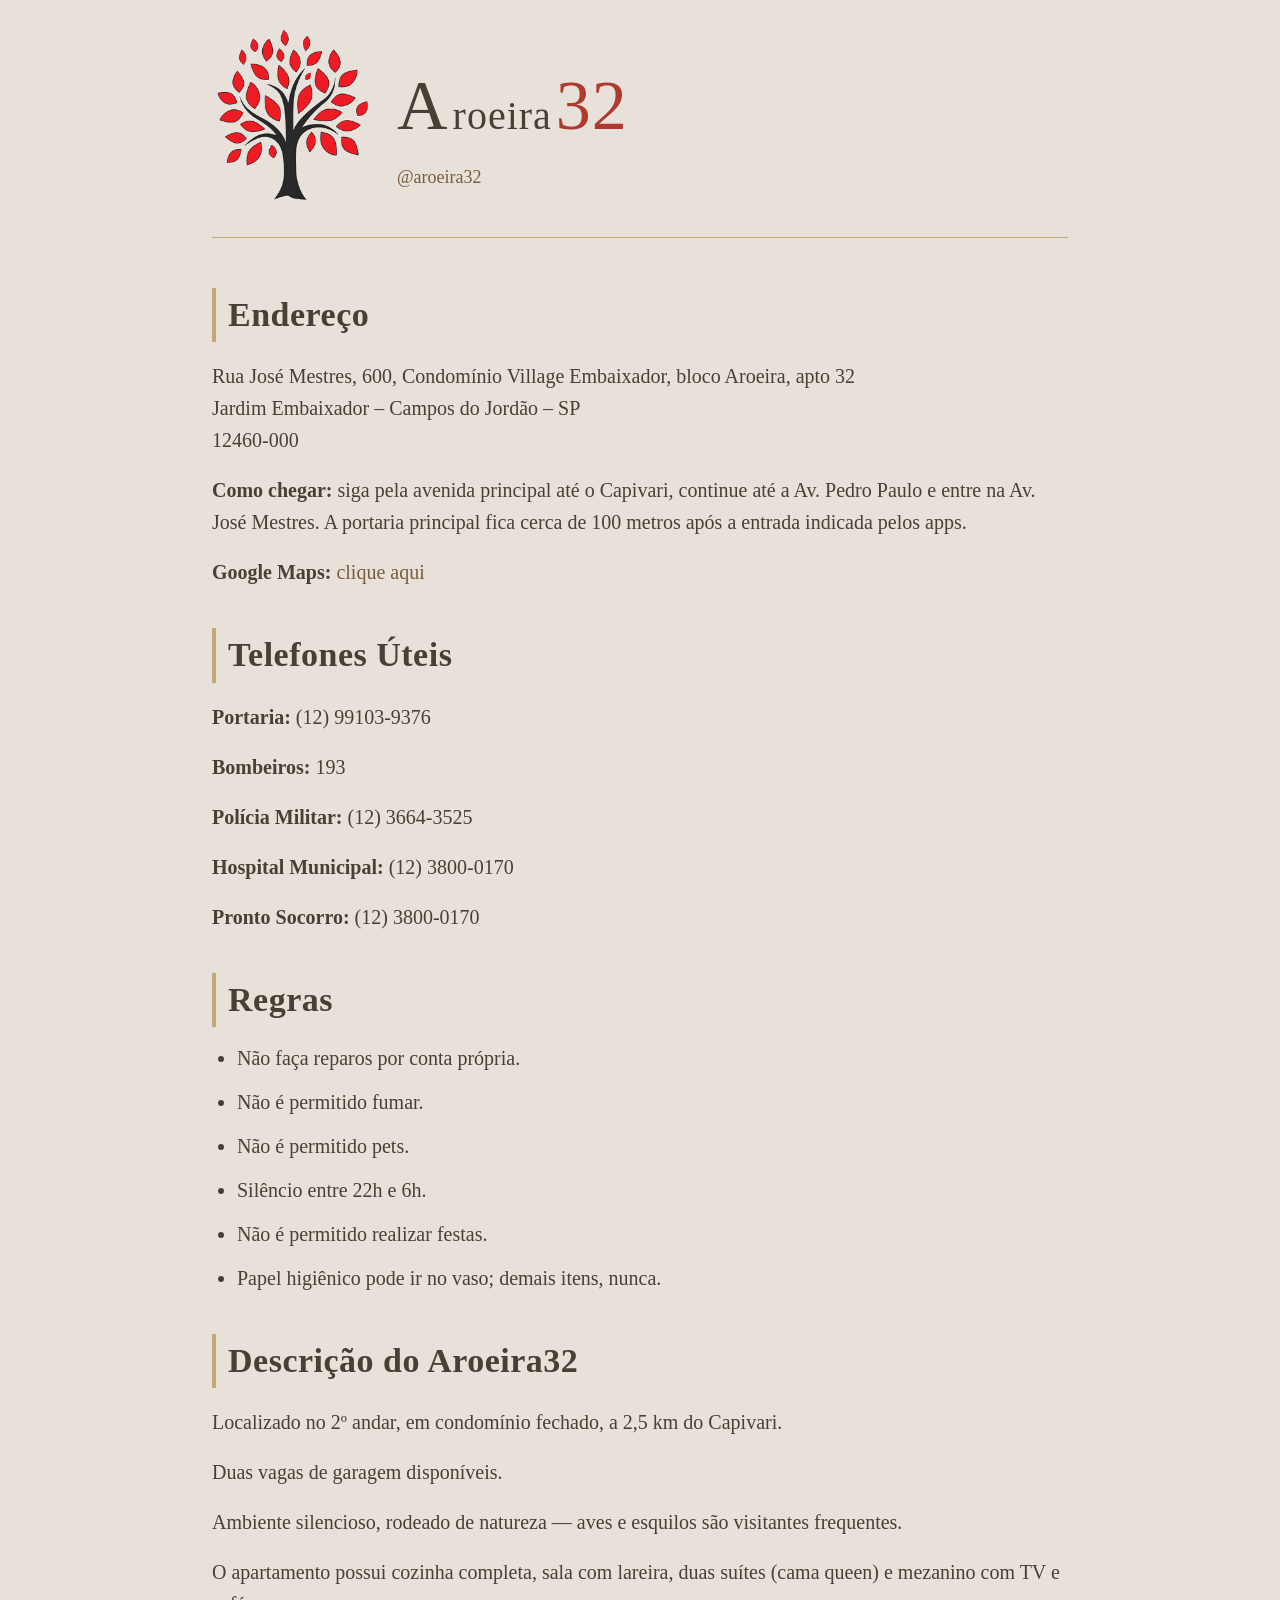
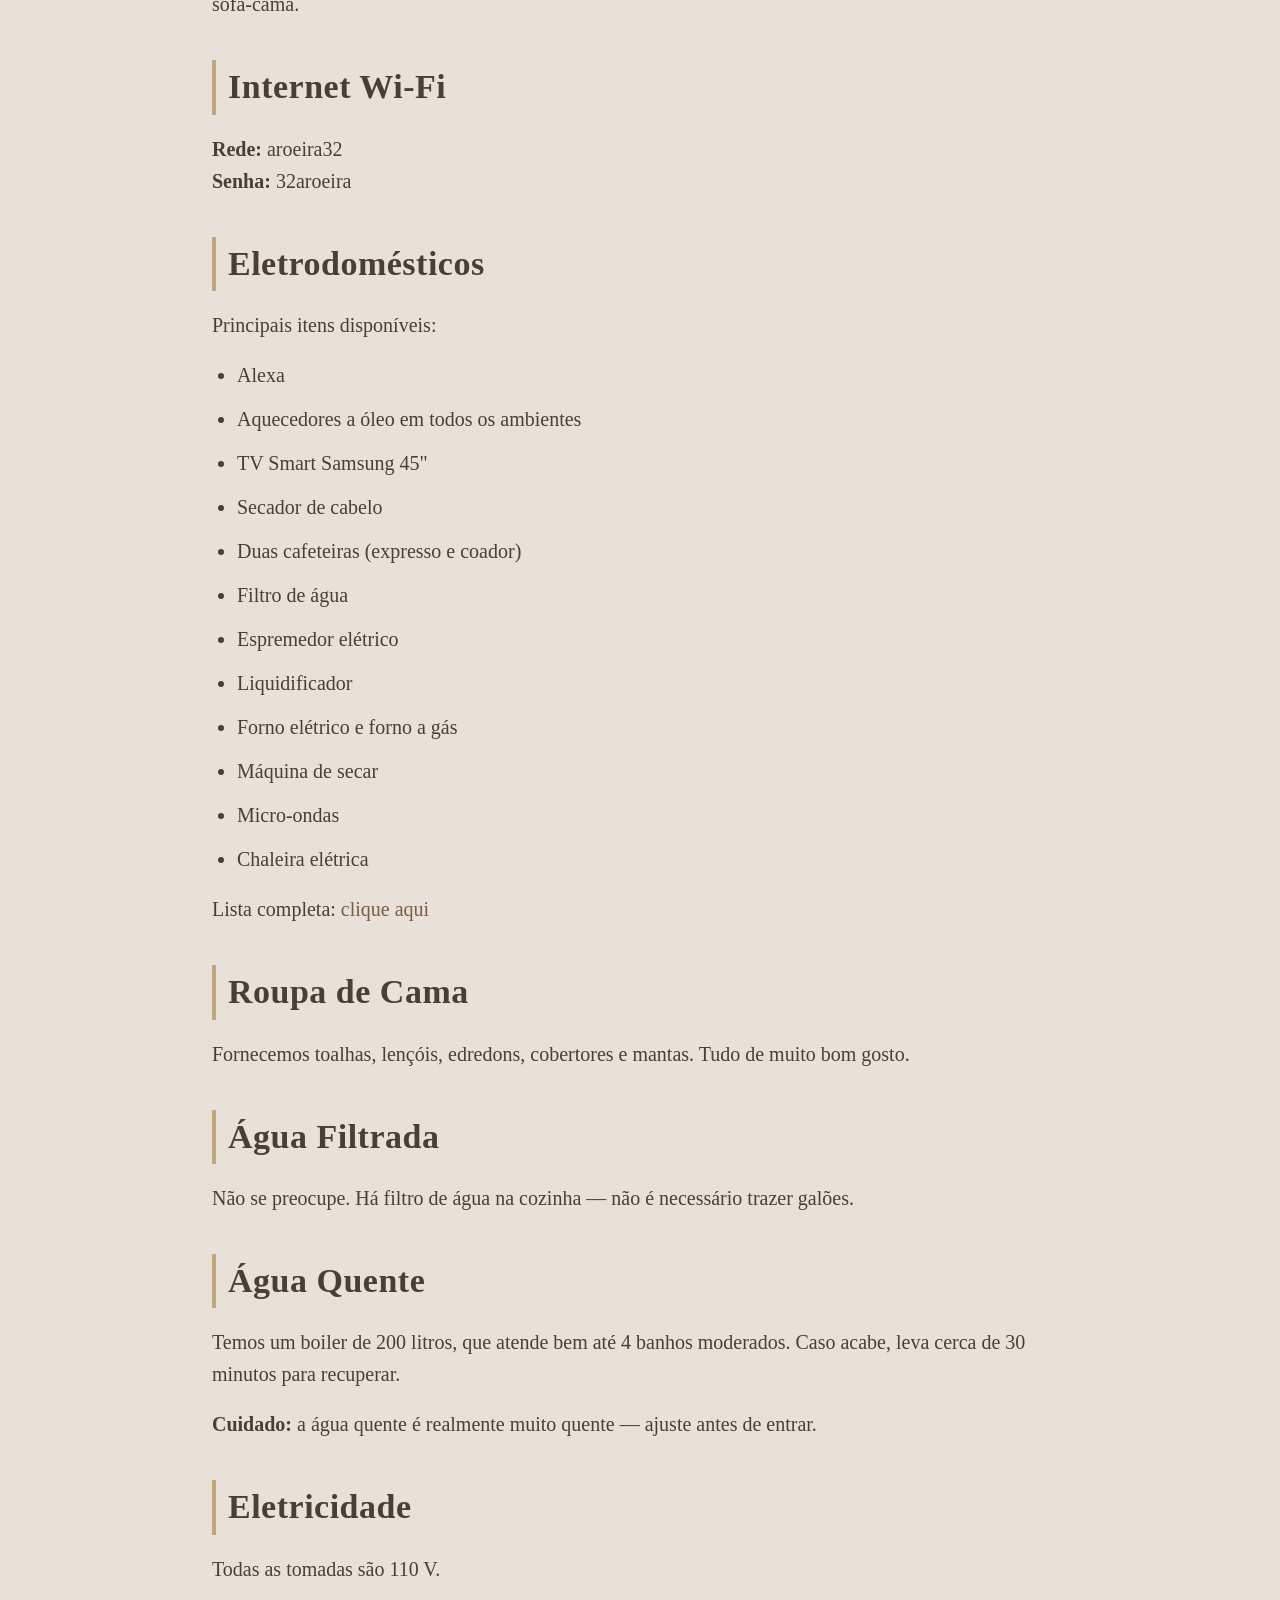
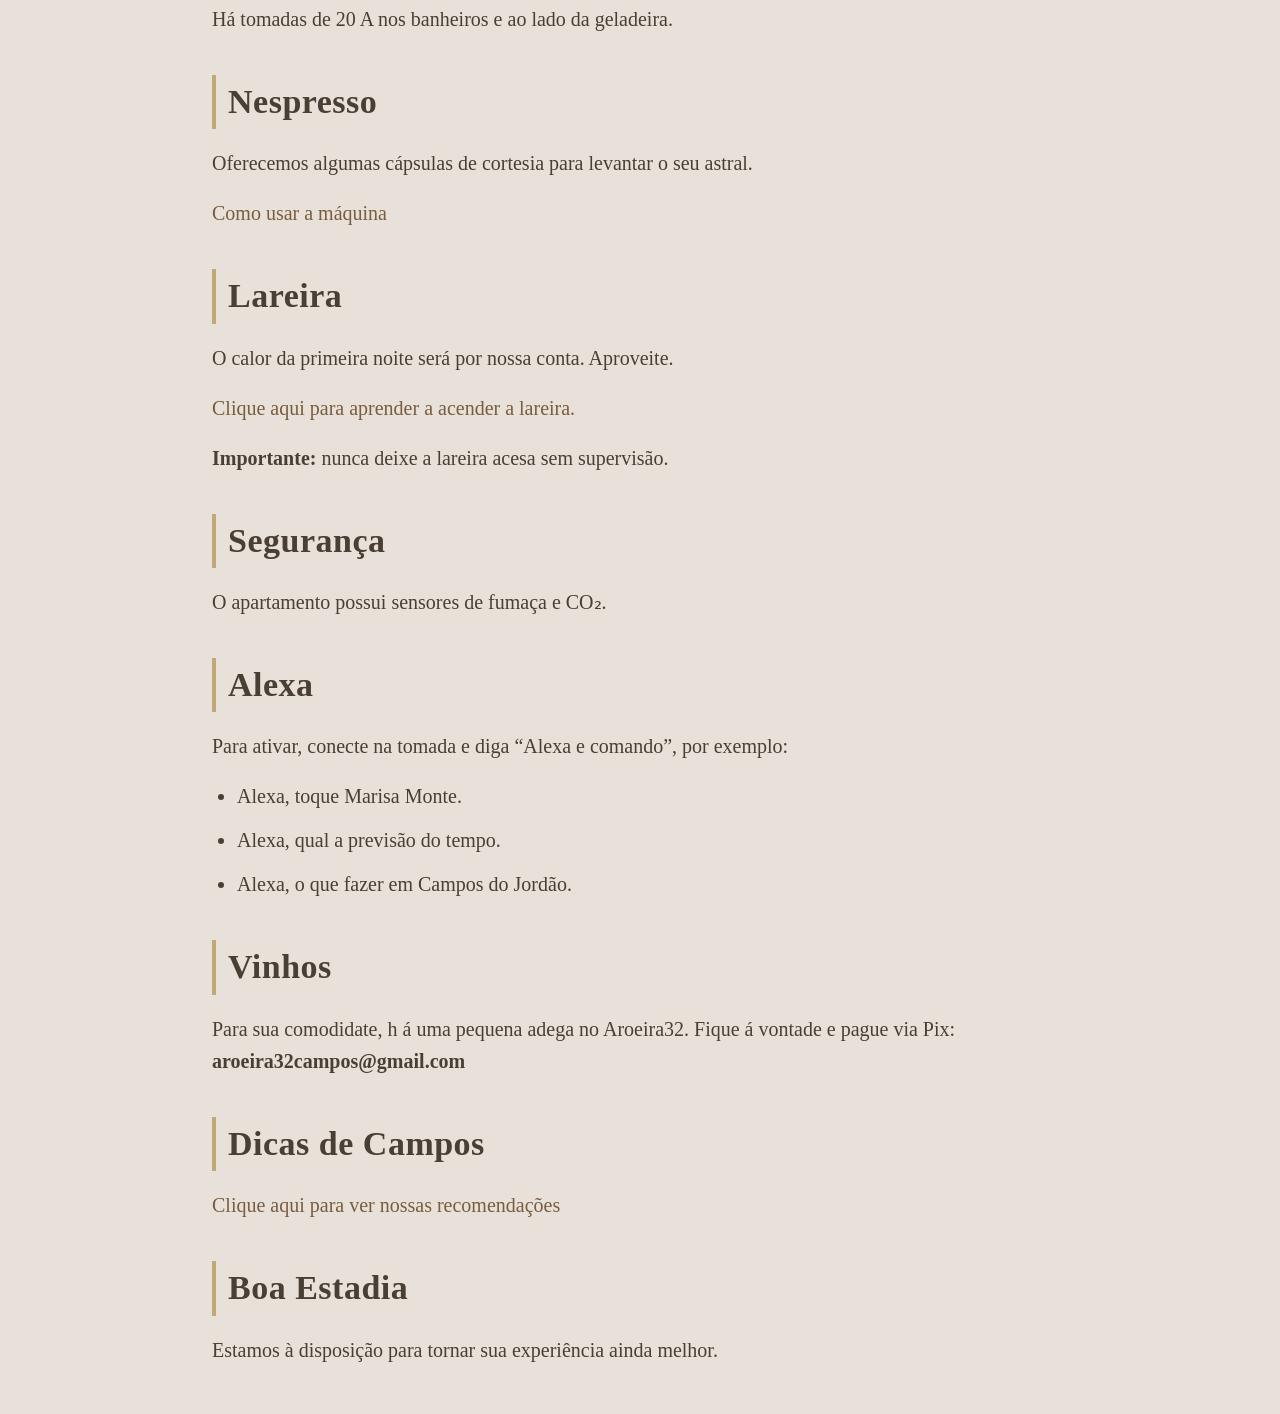
==== commit e0619434: "Add files via upload" ====
--- a/dicas_aroeira32.htm
+++ b/dicas_aroeira32.htm
@@ -86,43 +86,44 @@
     <li>Chaleira elétrica</li>
 </ul>
 
-<p>Lista completa: <a href="inventario_aroeira32.pdf">clique aqui</a></p>
+<p>Lista completa: <a href="docs/inventario_aroeira32.pdf">clique aqui</a></p>
 
 <h1>Roupa de Cama</h1>
-<p>Fornecemos toalhas, lençóis, edredons, cobertores e mantas.</p>
+<p>Fornecemos toalhas, lençóis, edredons, cobertores e mantas. Tudo de muito bom gosto.</p>
 
 <h1>Água Filtrada</h1>
-<p>Há filtro de água na cozinha — não é necessário trazer galões.</p>
+<p>Não se preocupe. Há filtro de água na cozinha — não é necessário trazer galões.</p>
 
 <h1>Água Quente</h1>
-<p>O boiler de 200 litros atende bem até 4 banhos moderados. Caso acabe, leva cerca de 30 minutos para recuperar.</p>
-<p><b>Cuidado:</b> a água quente é realmente quente — ajuste antes de entrar.</p>
+<p>Temos um boiler de 200 litros, que atende bem até 4 banhos moderados. Caso acabe, leva cerca de 30 minutos para recuperar.</p>
+<p><b>Cuidado:</b> a água quente é realmente muito quente — ajuste antes de entrar.</p>
 
 <h1>Eletricidade</h1>
 <p>Todas as tomadas são 110 V.</p>
 <p>Há tomadas de 20 A nos banheiros e ao lado da geladeira.</p>
 
 <h1>Nespresso</h1>
-<p>Oferecemos cápsulas de cortesia.</p>
+<p>Oferecemos algumas cápsulas de cortesia para levantar o seu astral.</p>
 <p><a href="https://drive.google.com/file/d/1NXzuYnMRscYgfhBAz2Frh5opPKoRng4N/view?usp=sharing">Como usar a máquina</a></p>
 
 <h1>Lareira</h1>
-<p><a href="https://drive.google.com/file/d/14t77gQv0y1vZkXPl-T_jBURpWGUUC1NO/view?usp=sharing">Como acender</a></p>
-<p><b>Importante:</b> nunca deixe acesa sem supervisão.</p>
+<p>O calor da primeira noite será por nossa conta. Aproveite.</p>
+<p><a href="https://drive.google.com/file/d/14t77gQv0y1vZkXPl-T_jBURpWGUUC1NO/view?usp=sharing">Clique aqui para aprender a acender a lareira.</a></p>
+<p><b>Importante:</b> nunca deixe a lareira acesa sem supervisão.</p>
 
 <h1>Segurança</h1>
 <p>O apartamento possui sensores de fumaça e CO₂.</p>
 
 <h1>Alexa</h1>
-<p>Para ativar, conecte na tomada e diga “Alexa”.</p>
+<p>Para ativar, conecte na tomada e diga “Alexa e comando”, por exemplo:</p>
 <ul>
     <li>Alexa, toque Marisa Monte.</li>
-    <li>Alexa, previsão do tempo.</li>
+    <li>Alexa, qual a previsão do tempo.</li>
     <li>Alexa, o que fazer em Campos do Jordão.</li>
 </ul>
 
 <h1>Vinhos</h1>
-<p>Há uma pequena adega. Caso consuma, pague via Pix: <b>aroeira32campos@gmail.com</b></p>
+<p>Para sua comodidate, h	á uma pequena adega no Aroeira32. Fique á vontade e pague via Pix: <b>aroeira32campos@gmail.com</b></p>
 
 <h1>Dicas de Campos</h1>
 <p><a href="dicas_campos.htm">Clique aqui para ver nossas recomendações</a></p>
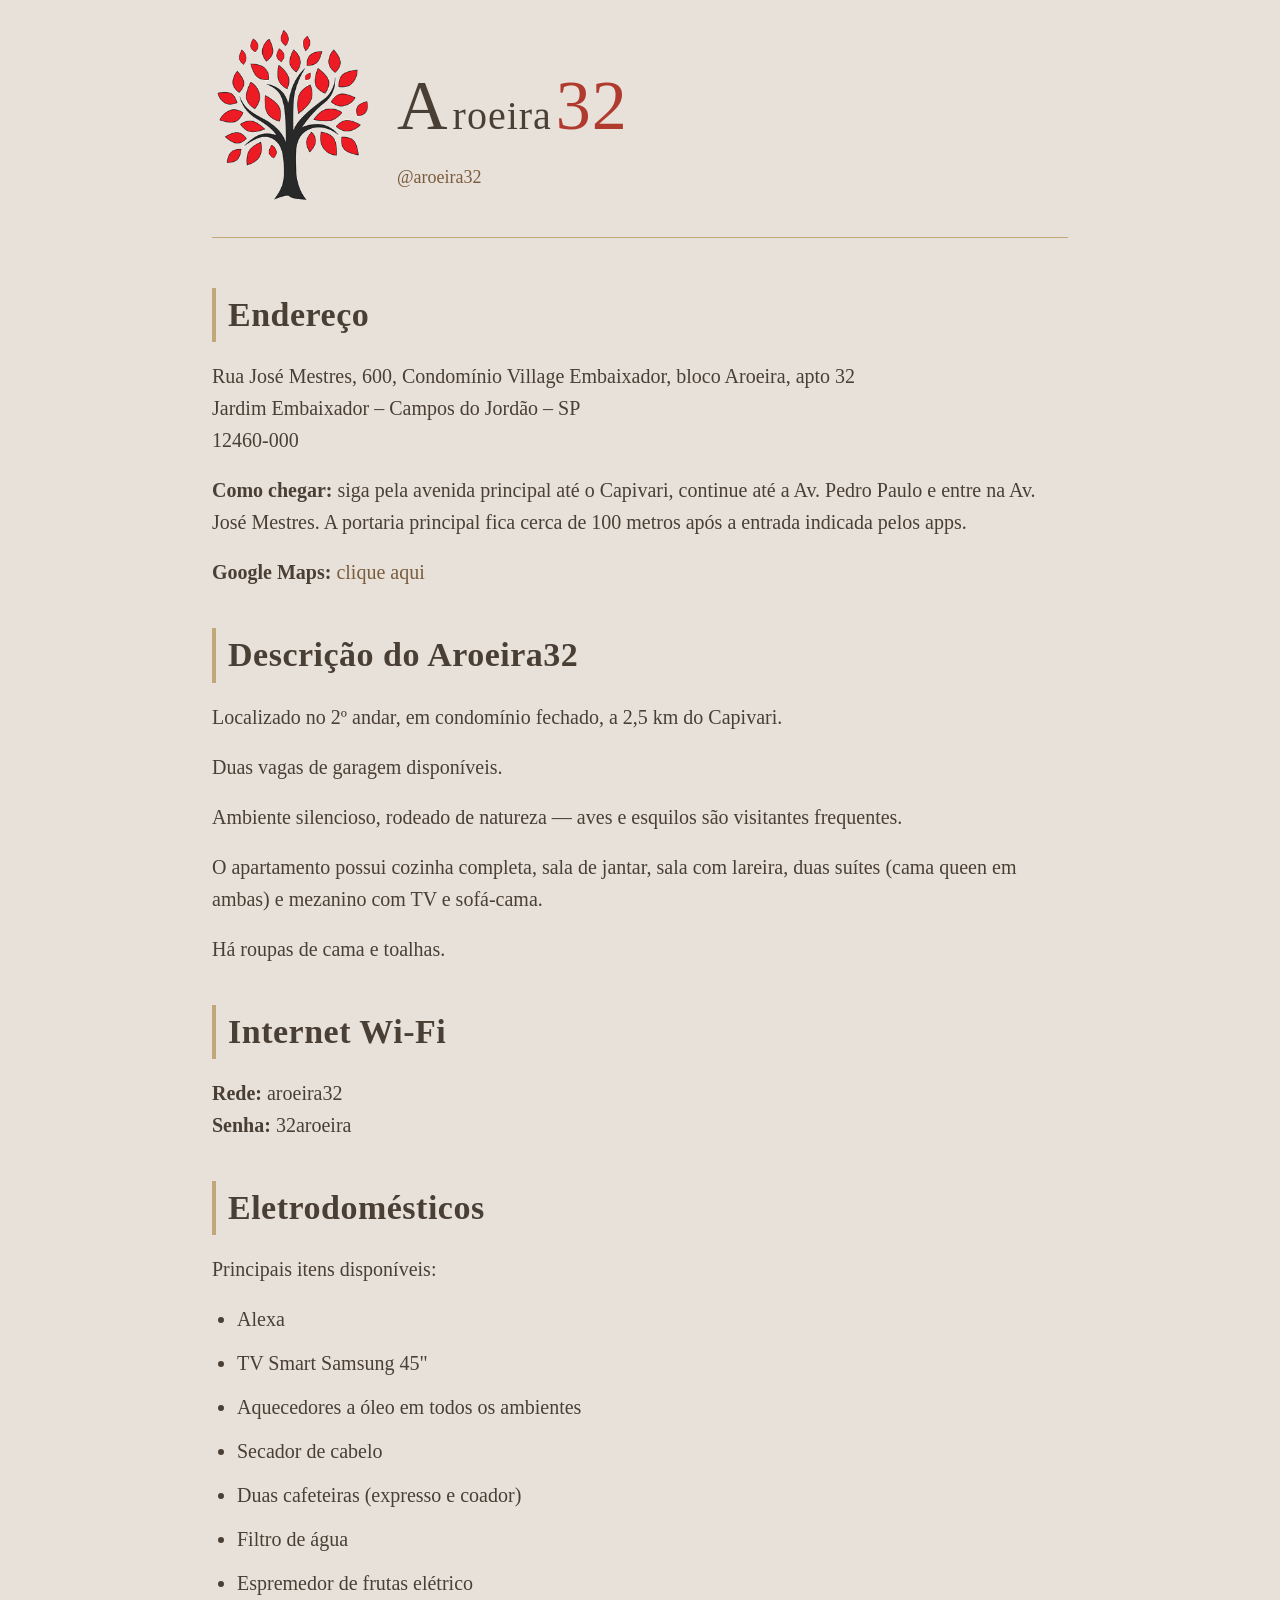
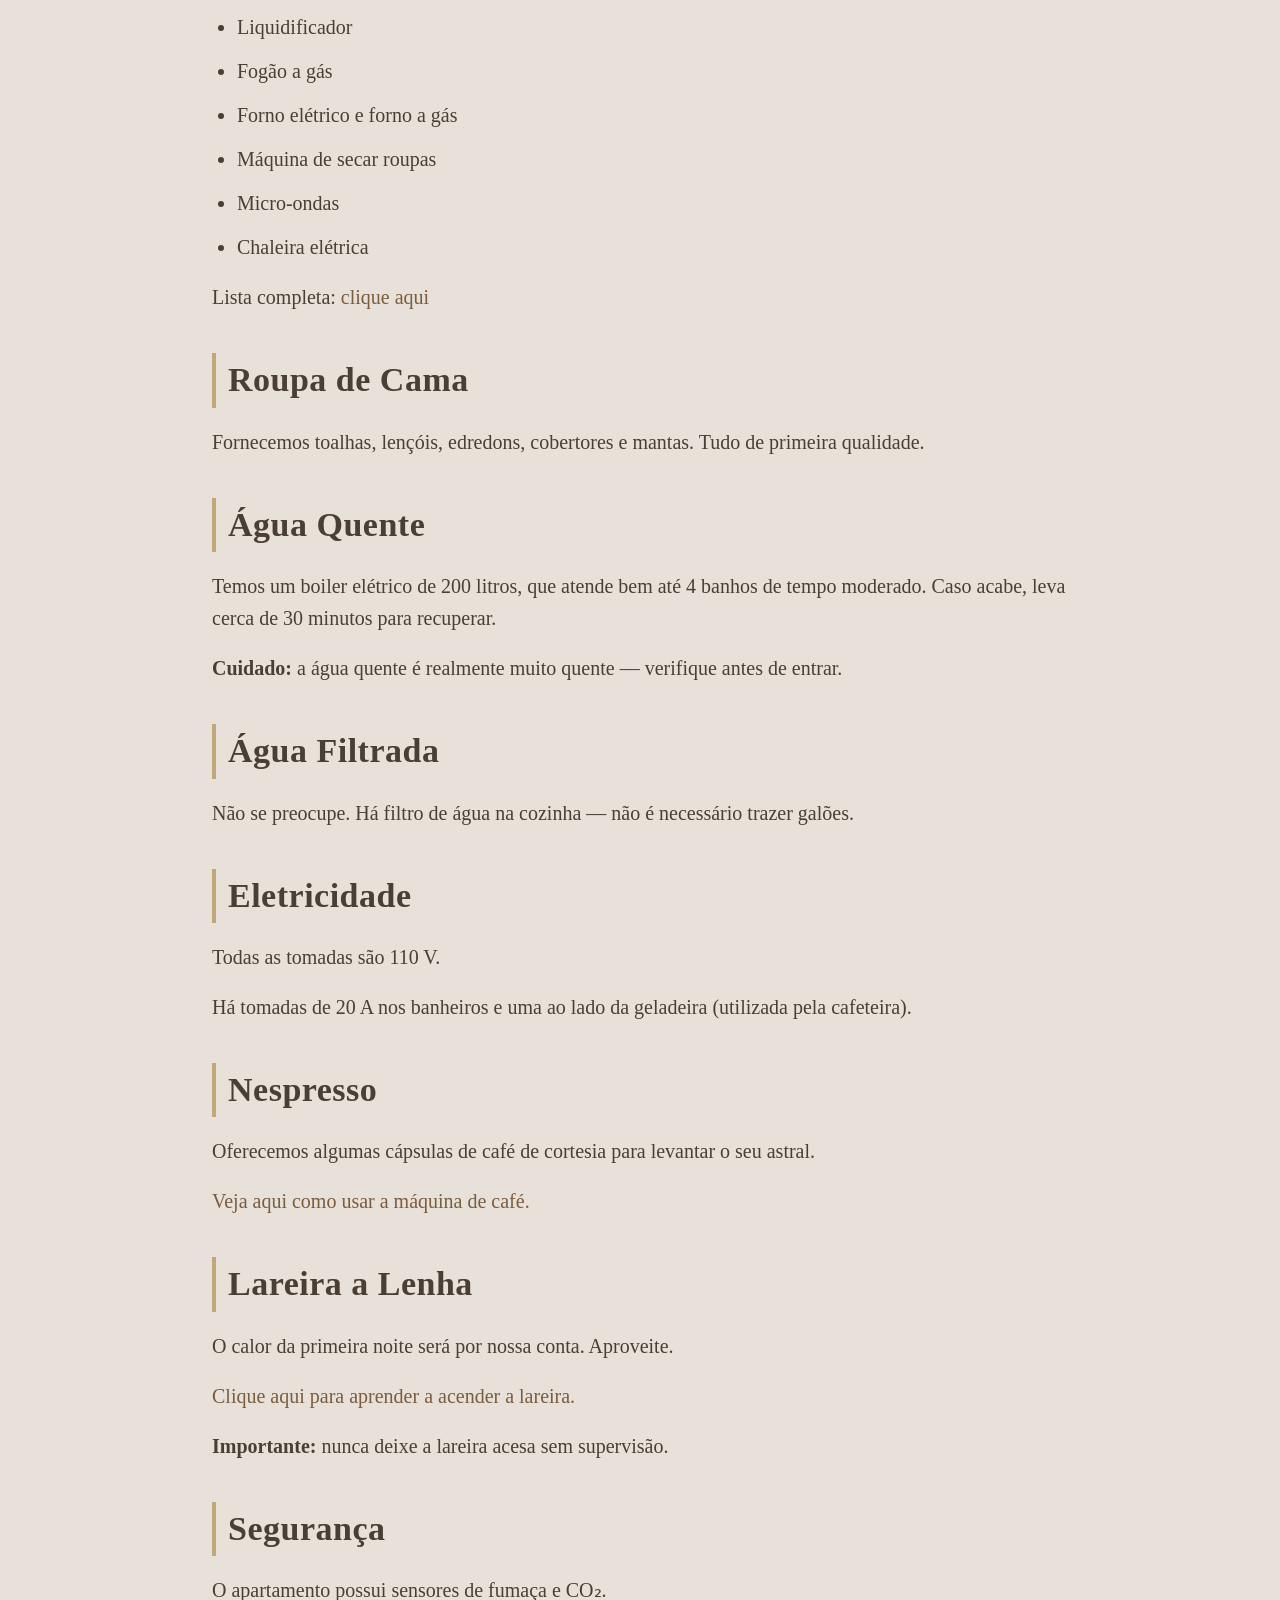
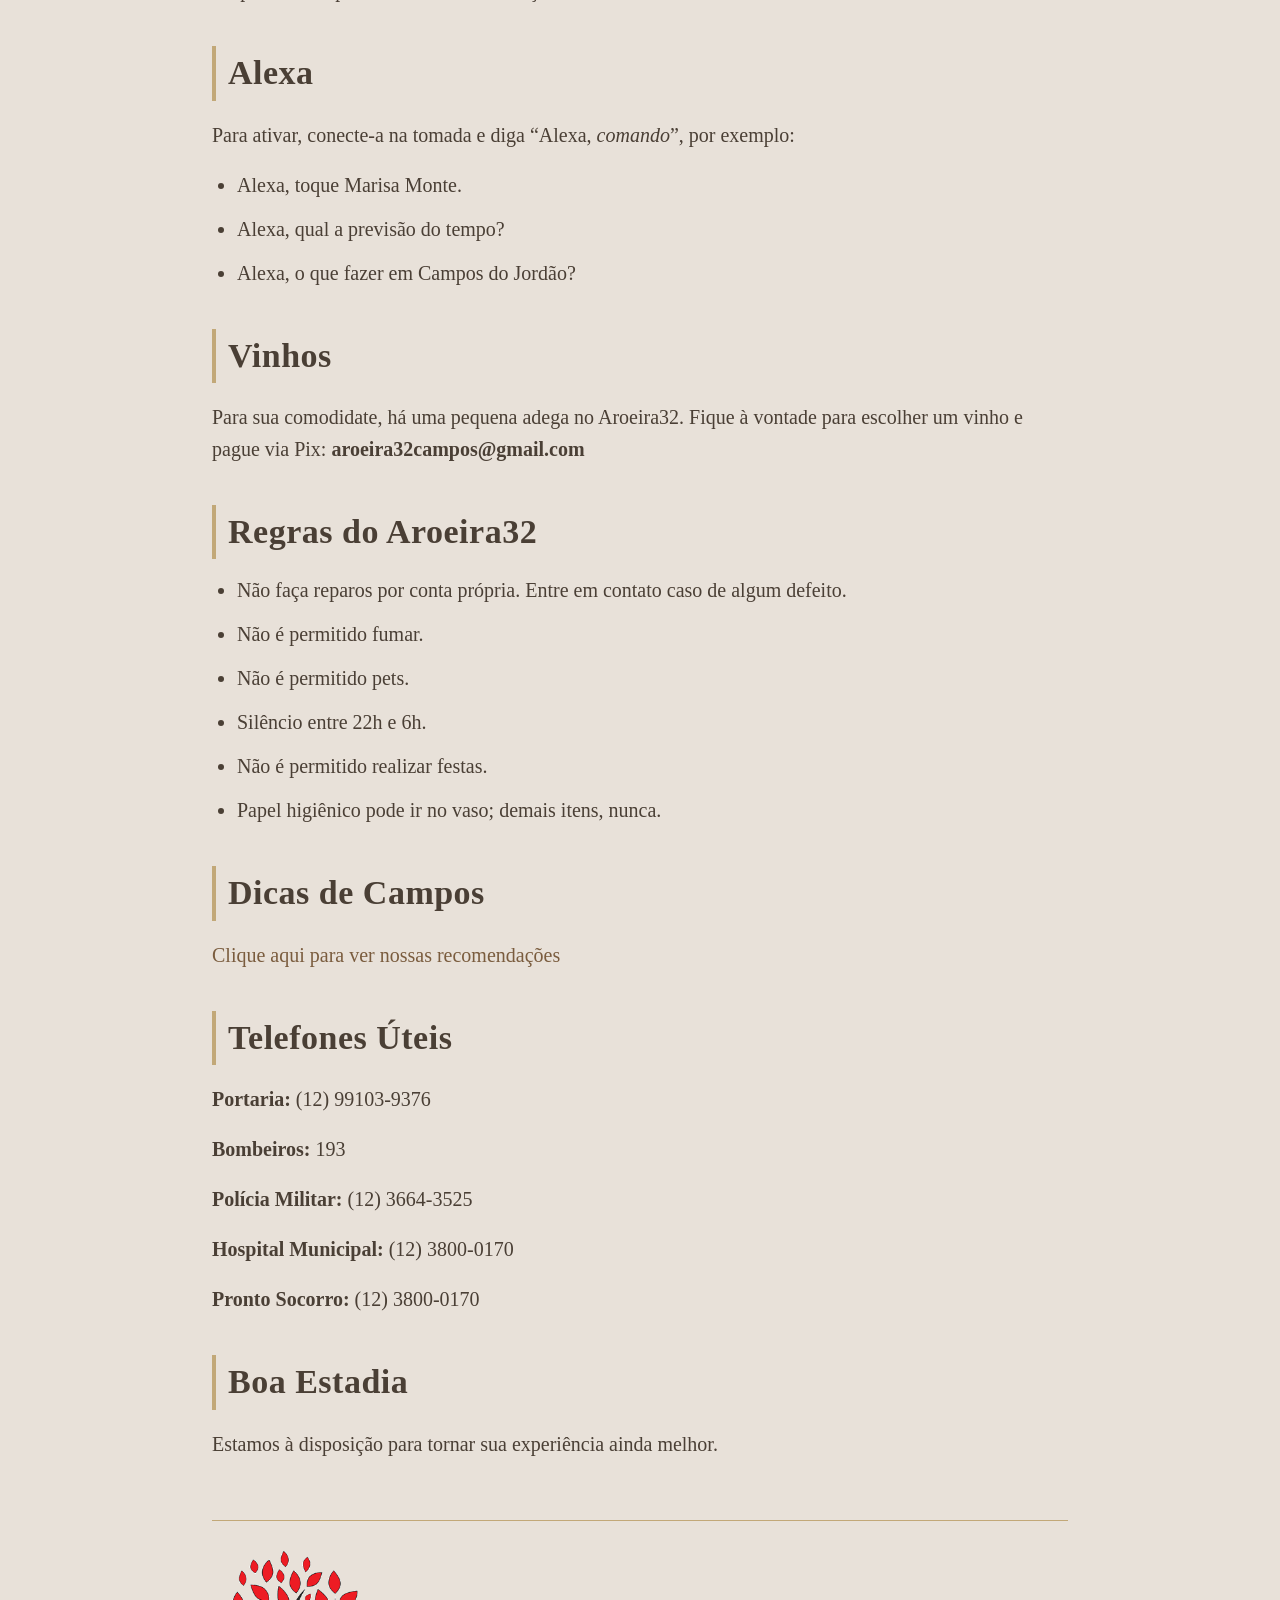
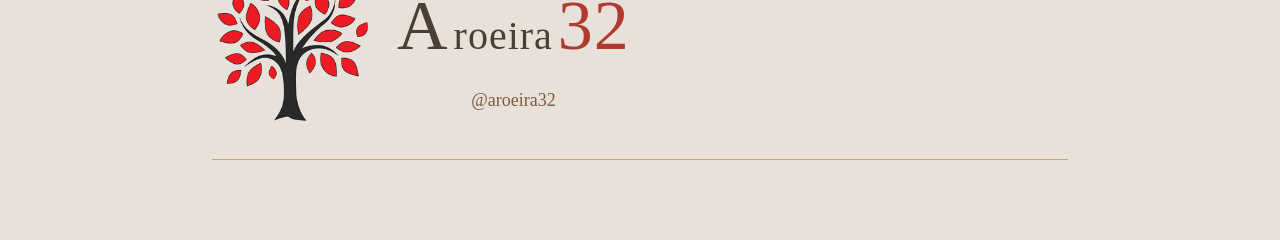
==== commit 12ee1fe6: "Add files via upload" ====
--- a/dicas_aroeira32.htm
+++ b/dicas_aroeira32.htm
@@ -43,28 +43,13 @@
 
 <p><b>Google Maps:</b> <a href="https://goo.gl/maps/5nrWv5VZCYxewKsDA">clique aqui</a></p>
 
-<h1>Telefones Úteis</h1>
-<p><b>Portaria:</b> (12) 99103-9376</p>
-<p><b>Bombeiros:</b> 193</p>
-<p><b>Polícia Militar:</b> (12) 3664-3525</p>
-<p><b>Hospital Municipal:</b> (12) 3800-0170</p>
-<p><b>Pronto Socorro:</b> (12) 3800-0170</p>
-
-<h1>Regras</h1>
-<ul>
-    <li>Não faça reparos por conta própria.</li>
-    <li>Não é permitido fumar.</li>
-    <li>Não é permitido pets.</li>
-    <li>Silêncio entre 22h e 6h.</li>
-    <li>Não é permitido realizar festas.</li>
-    <li>Papel higiênico pode ir no vaso; demais itens, nunca.</li>
-</ul>
 
 <h1>Descrição do Aroeira32</h1>
 <p>Localizado no 2º andar, em condomínio fechado, a 2,5 km do Capivari.</p>
 <p>Duas vagas de garagem disponíveis.</p>
 <p>Ambiente silencioso, rodeado de natureza — aves e esquilos são visitantes frequentes.</p>
-<p>O apartamento possui cozinha completa, sala com lareira, duas suítes (cama queen) e mezanino com TV e sofá‑cama.</p>
+<p>O apartamento possui cozinha completa, sala de jantar, sala com lareira, duas suítes (cama queen em ambas) e mezanino com TV e sofá‑cama.</p>
+<p>Há roupas de cama e toalhas.</p>
 
 <h1>Internet Wi‑Fi</h1>
 <p><b>Rede:</b> aroeira32<br><b>Senha:</b> 32aroeira</p>
@@ -73,15 +58,17 @@
 <p>Principais itens disponíveis:</p>
 <ul>
     <li>Alexa</li>
+    <li>TV Smart Samsung 45"</li>
     <li>Aquecedores a óleo em todos os ambientes</li>
-    <li>TV Smart Samsung 45"</li>
+
     <li>Secador de cabelo</li>
     <li>Duas cafeteiras (expresso e coador)</li>
     <li>Filtro de água</li>
-    <li>Espremedor elétrico</li>
+    <li>Espremedor de frutas elétrico</li>
     <li>Liquidificador</li>
+	<li>Fogão a gás</li>	
     <li>Forno elétrico e forno a gás</li>
-    <li>Máquina de secar</li>
+    <li>Máquina de secar roupas</li>
     <li>Micro-ondas</li>
     <li>Chaleira elétrica</li>
 </ul>
@@ -89,24 +76,26 @@
 <p>Lista completa: <a href="docs/inventario_aroeira32.pdf">clique aqui</a></p>
 
 <h1>Roupa de Cama</h1>
-<p>Fornecemos toalhas, lençóis, edredons, cobertores e mantas. Tudo de muito bom gosto.</p>
+<p>Fornecemos toalhas, lençóis, edredons, cobertores e mantas. Tudo de primeira qualidade.</p>
+
+<h1>Água Quente</h1>
+<p>Temos um boiler elétrico de 200 litros, que atende bem até 4 banhos de tempo moderado. Caso acabe, leva cerca de 30 minutos para recuperar.</p>
+<p><b>Cuidado:</b> a água quente é realmente muito quente — verifique antes de entrar.</p>
+
 
 <h1>Água Filtrada</h1>
 <p>Não se preocupe. Há filtro de água na cozinha — não é necessário trazer galões.</p>
 
-<h1>Água Quente</h1>
-<p>Temos um boiler de 200 litros, que atende bem até 4 banhos moderados. Caso acabe, leva cerca de 30 minutos para recuperar.</p>
-<p><b>Cuidado:</b> a água quente é realmente muito quente — ajuste antes de entrar.</p>
 
 <h1>Eletricidade</h1>
 <p>Todas as tomadas são 110 V.</p>
-<p>Há tomadas de 20 A nos banheiros e ao lado da geladeira.</p>
+<p>Há tomadas de 20 A nos banheiros e uma ao lado da geladeira (utilizada pela cafeteira).</p>
 
 <h1>Nespresso</h1>
-<p>Oferecemos algumas cápsulas de cortesia para levantar o seu astral.</p>
-<p><a href="https://drive.google.com/file/d/1NXzuYnMRscYgfhBAz2Frh5opPKoRng4N/view?usp=sharing">Como usar a máquina</a></p>
+<p>Oferecemos algumas cápsulas de café de cortesia para levantar o seu astral.</p>
+<p><a href="https://drive.google.com/file/d/1NXzuYnMRscYgfhBAz2Frh5opPKoRng4N/view?usp=sharing">Veja aqui como usar a máquina de café.</a></p>
 
-<h1>Lareira</h1>
+<h1>Lareira a Lenha</h1>
 <p>O calor da primeira noite será por nossa conta. Aproveite.</p>
 <p><a href="https://drive.google.com/file/d/14t77gQv0y1vZkXPl-T_jBURpWGUUC1NO/view?usp=sharing">Clique aqui para aprender a acender a lareira.</a></p>
 <p><b>Importante:</b> nunca deixe a lareira acesa sem supervisão.</p>
@@ -115,21 +104,60 @@
 <p>O apartamento possui sensores de fumaça e CO₂.</p>
 
 <h1>Alexa</h1>
-<p>Para ativar, conecte na tomada e diga “Alexa e comando”, por exemplo:</p>
+<p>Para ativar, conecte-a na tomada e diga “Alexa, <i>comando</i>”, por exemplo:</p>
 <ul>
     <li>Alexa, toque Marisa Monte.</li>
-    <li>Alexa, qual a previsão do tempo.</li>
-    <li>Alexa, o que fazer em Campos do Jordão.</li>
+    <li>Alexa, qual a previsão do tempo?</li>
+    <li>Alexa, o que fazer em Campos do Jordão?</li>
 </ul>
 
 <h1>Vinhos</h1>
-<p>Para sua comodidate, h	á uma pequena adega no Aroeira32. Fique á vontade e pague via Pix: <b>aroeira32campos@gmail.com</b></p>
+<p>Para sua comodidate, há uma pequena adega no Aroeira32. Fique à vontade para escolher um vinho e pague via Pix: <b>aroeira32campos@gmail.com</b></p>
+
+<h1>Regras do Aroeira32</h1>
+<ul>
+    <li>Não faça reparos por conta própria. Entre em contato caso de algum defeito.</li>
+    <li>Não é permitido fumar.</li>
+    <li>Não é permitido pets.</li>
+    <li>Silêncio entre 22h e 6h.</li>
+    <li>Não é permitido realizar festas.</li>
+    <li>Papel higiênico pode ir no vaso; demais itens, nunca.</li>
+</ul>
+
+
 
 <h1>Dicas de Campos</h1>
 <p><a href="dicas_campos.htm">Clique aqui para ver nossas recomendações</a></p>
 
+
+<h1>Telefones Úteis</h1>
+<p><b>Portaria:</b> (12) 99103-9376</p>
+<p><b>Bombeiros:</b> 193</p>
+<p><b>Polícia Militar:</b> (12) 3664-3525</p>
+<p><b>Hospital Municipal:</b> (12) 3800-0170</p>
+<p><b>Pronto Socorro:</b> (12) 3800-0170</p>
+
+
 <h1>Boa Estadia</h1>
 <p>Estamos à disposição para tornar sua experiência ainda melhor.</p>
 
+<footer class="header">
+    <a href="https://www.instagram.com/aroeira32/">
+        <img src="img/aroeira32_arvore.png" alt="Logo Aroeira32" class="logo-img">
+    </a>
+
+    <div class="logo-text">
+        <a href="https://www.instagram.com/aroeira32/" style="text-decoration:none;">
+            <span class="logo1">A</span>
+            <span class="logo2">roeira</span>
+            <span class="logo3">32</span>
+        </a>
+
+        <div class="logo_link">
+            <a href="https://www.instagram.com/aroeira32/">@aroeira32</a>
+        </div>
+    </div>
+</footer>
+
 </body>
 </html>
